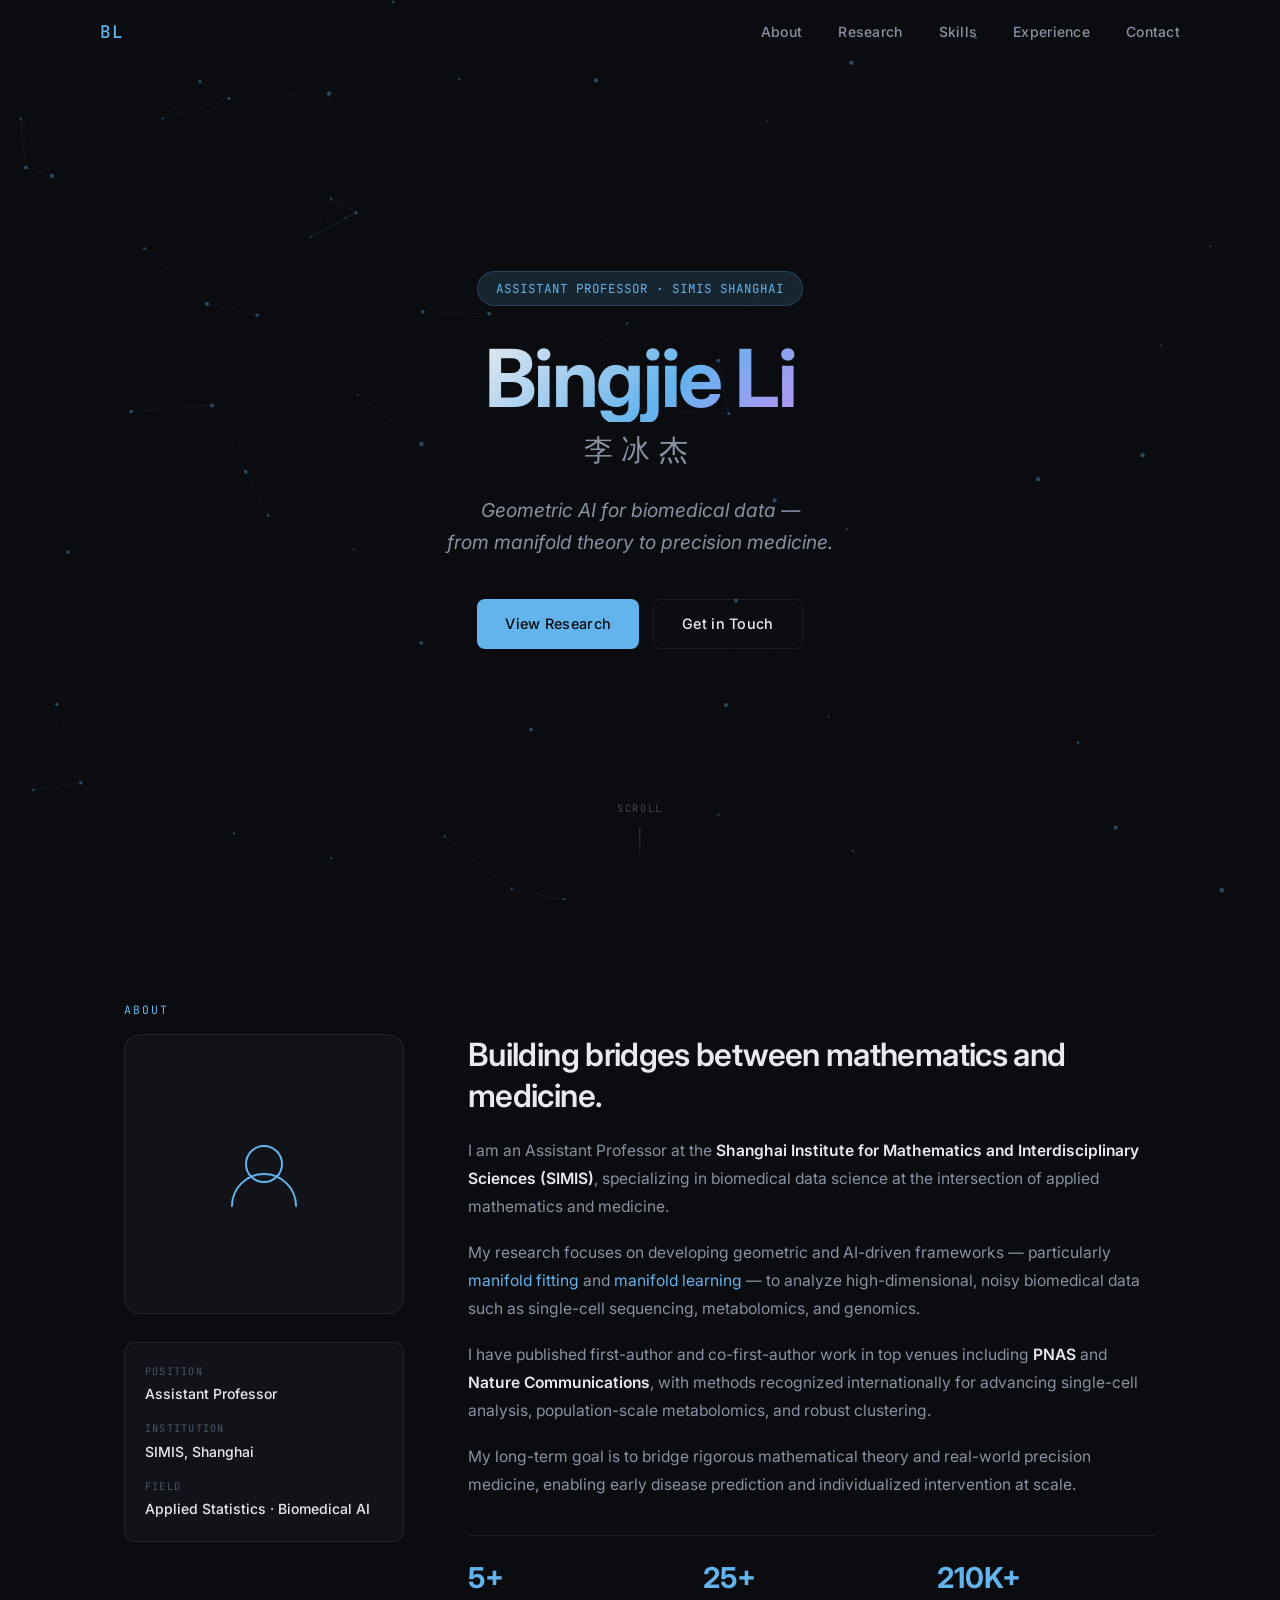
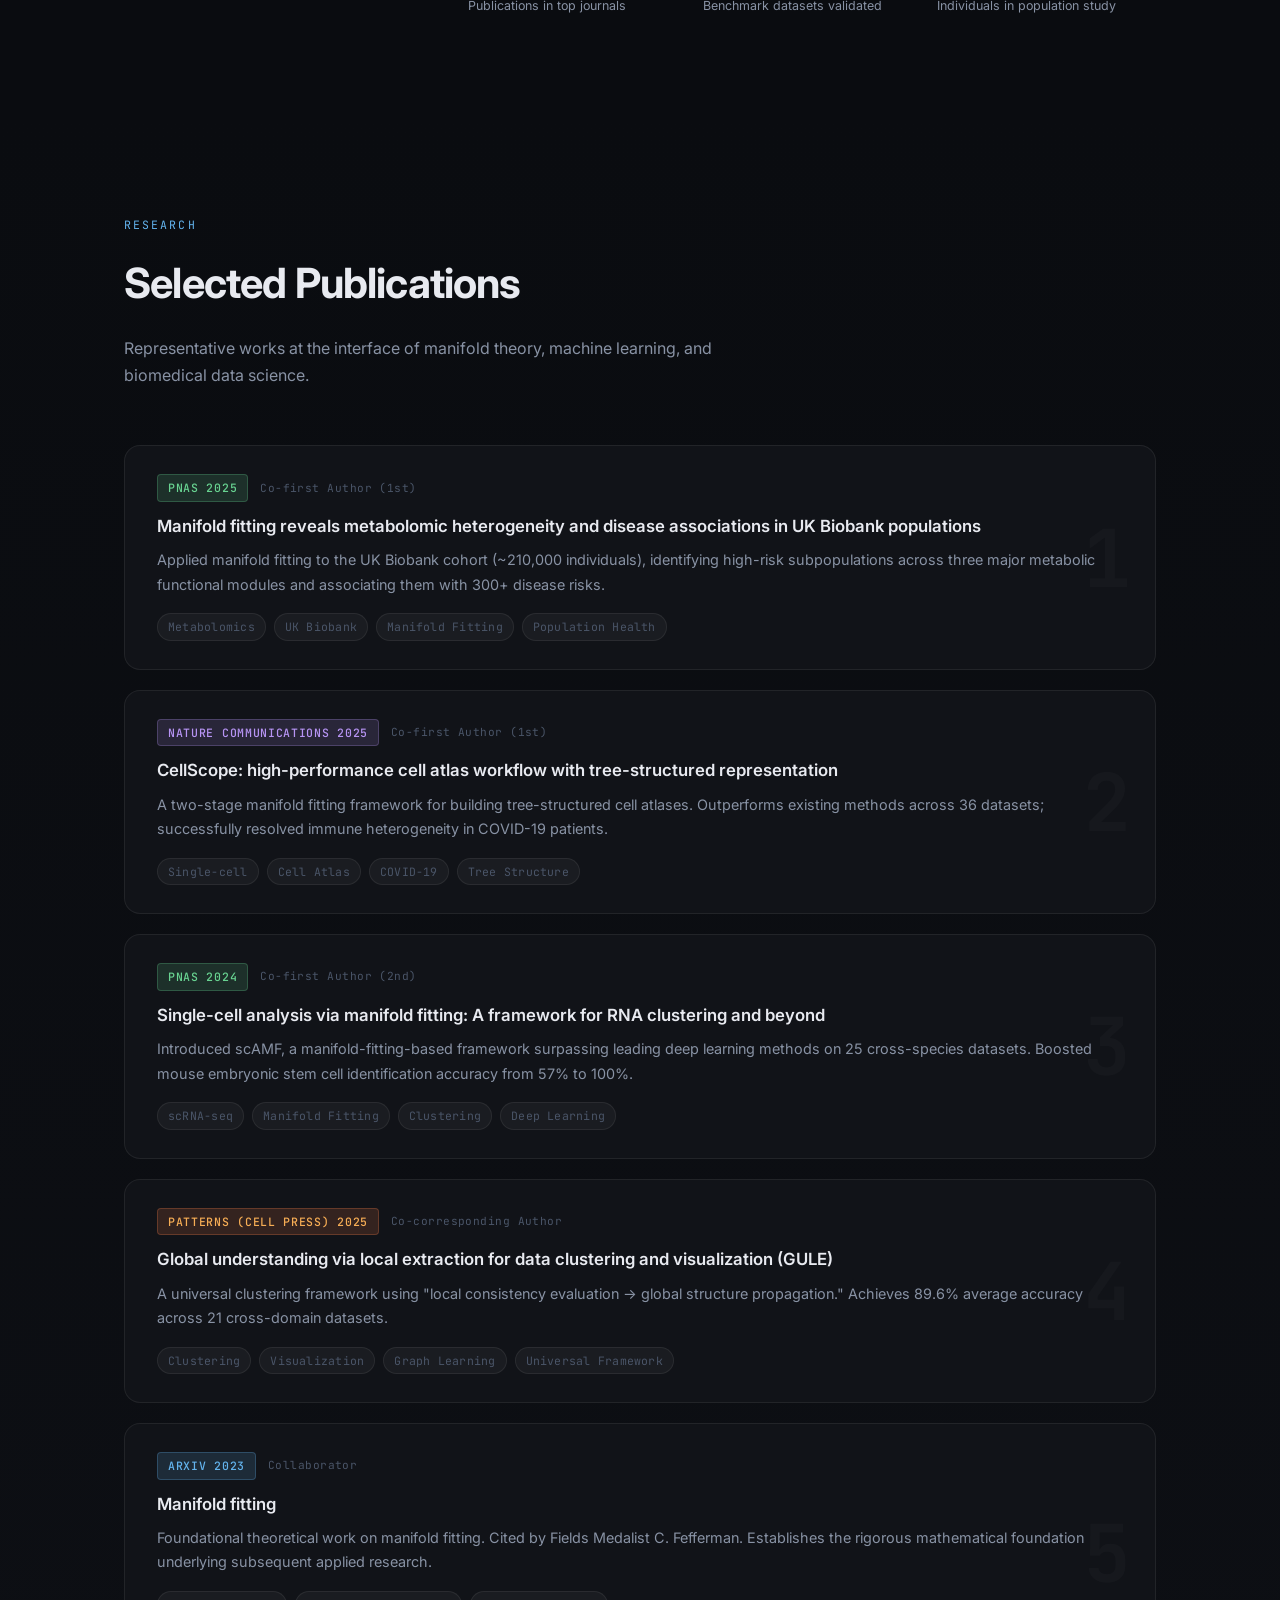
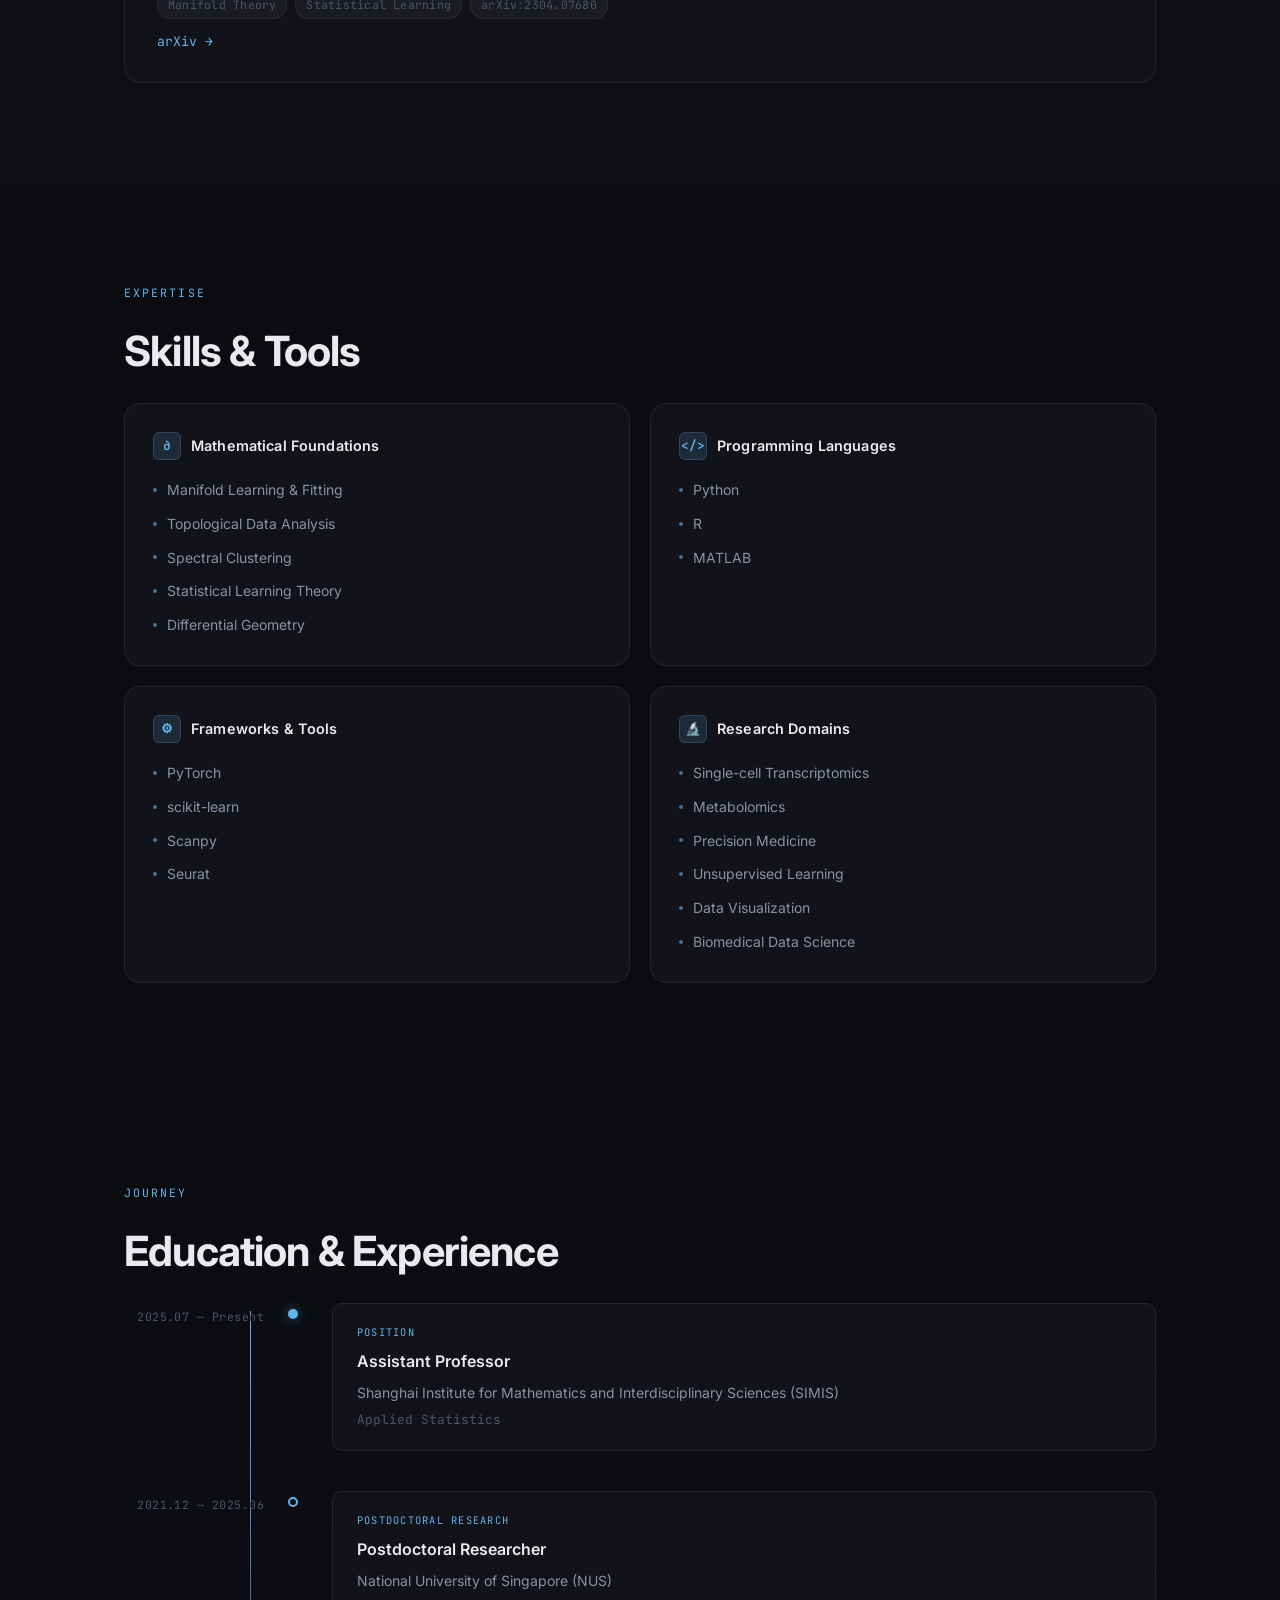
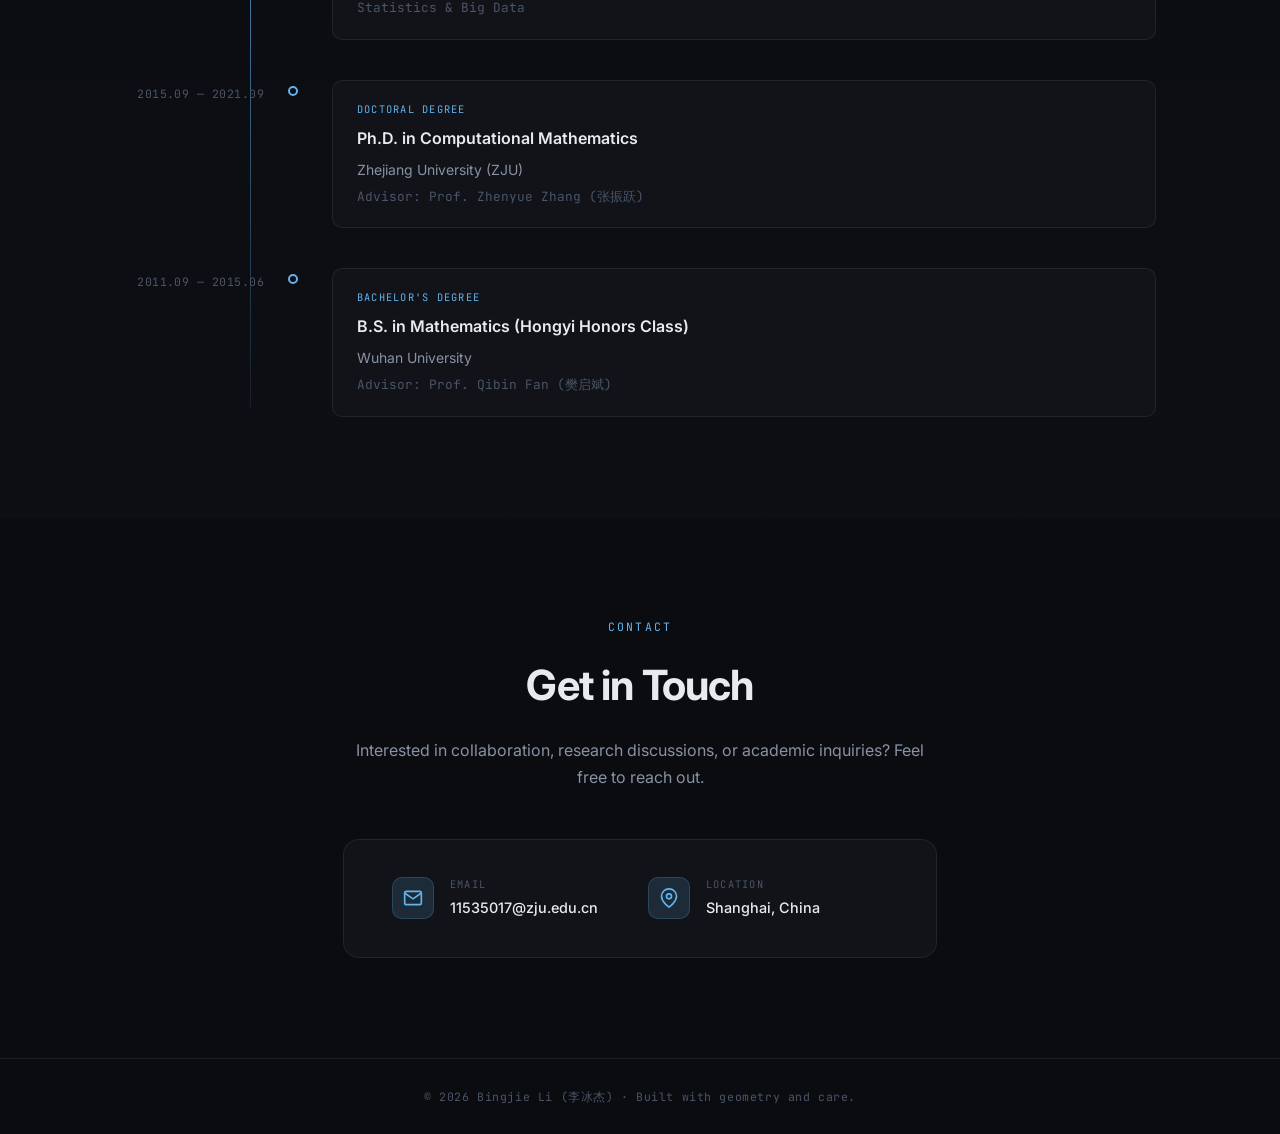
==== index.html @ 27861318 "Merge pull request #1 from bjli1992/claude/build-personal-website-Yv6EV Build personal academic webs" ====
<!DOCTYPE html>
<html lang="en">
<head>
  <meta charset="UTF-8" />
  <meta name="viewport" content="width=device-width, initial-scale=1.0" />
  <title>Bingjie Li | Assistant Professor</title>
  <link rel="stylesheet" href="styles.css" />
  <link rel="preconnect" href="https://fonts.googleapis.com" />
  <link href="https://fonts.googleapis.com/css2?family=Inter:wght@300;400;500;600;700&family=JetBrains+Mono:wght@400;500&display=swap" rel="stylesheet" />
</head>
<body>

  <!-- Navigation -->
  <nav id="navbar">
    <div class="nav-container">
      <a href="#hero" class="nav-logo">BL</a>
      <ul class="nav-links">
        <li><a href="#about">About</a></li>
        <li><a href="#research">Research</a></li>
        <li><a href="#skills">Skills</a></li>
        <li><a href="#experience">Experience</a></li>
        <li><a href="#contact">Contact</a></li>
      </ul>
      <button class="nav-toggle" id="navToggle" aria-label="Toggle menu">
        <span></span><span></span><span></span>
      </button>
    </div>
  </nav>

  <!-- Hero -->
  <section id="hero">
    <canvas id="heroCanvas"></canvas>
    <div class="hero-content">
      <div class="hero-badge">Assistant Professor · SIMIS Shanghai</div>
      <h1 class="hero-name">
        <span class="name-en">Bingjie Li</span>
        <span class="name-zh">李冰杰</span>
      </h1>
      <p class="hero-tagline">Geometric AI for biomedical data —<br>from manifold theory to precision medicine.</p>
      <div class="hero-cta">
        <a href="#research" class="btn btn-primary">View Research</a>
        <a href="#contact" class="btn btn-outline">Get in Touch</a>
      </div>
    </div>
    <div class="hero-scroll-hint">
      <span>Scroll</span>
      <div class="scroll-line"></div>
    </div>
  </section>

  <!-- About -->
  <section id="about">
    <div class="container">
      <div class="section-label">About</div>
      <div class="about-grid">
        <div class="about-avatar">
          <div class="avatar-placeholder">
            <svg viewBox="0 0 80 80" fill="none" xmlns="http://www.w3.org/2000/svg">
              <circle cx="40" cy="30" r="18" stroke="var(--accent)" stroke-width="2"/>
              <path d="M8 72c0-17.673 14.327-32 32-32s32 14.327 32 32" stroke="var(--accent)" stroke-width="2" stroke-linecap="round"/>
            </svg>
          </div>
          <div class="avatar-info">
            <div class="info-item">
              <span class="info-label">Position</span>
              <span class="info-value">Assistant Professor</span>
            </div>
            <div class="info-item">
              <span class="info-label">Institution</span>
              <span class="info-value">SIMIS, Shanghai</span>
            </div>
            <div class="info-item">
              <span class="info-label">Field</span>
              <span class="info-value">Applied Statistics · Biomedical AI</span>
            </div>
          </div>
        </div>
        <div class="about-text">
          <h2>Building bridges between mathematics and medicine.</h2>
          <p>I am an Assistant Professor at the <strong>Shanghai Institute for Mathematics and Interdisciplinary Sciences (SIMIS)</strong>, specializing in biomedical data science at the intersection of applied mathematics and medicine.</p>
          <p>My research focuses on developing geometric and AI-driven frameworks — particularly <em>manifold fitting</em> and <em>manifold learning</em> — to analyze high-dimensional, noisy biomedical data such as single-cell sequencing, metabolomics, and genomics.</p>
          <p>I have published first-author and co-first-author work in top venues including <strong>PNAS</strong> and <strong>Nature Communications</strong>, with methods recognized internationally for advancing single-cell analysis, population-scale metabolomics, and robust clustering.</p>
          <p>My long-term goal is to bridge rigorous mathematical theory and real-world precision medicine, enabling early disease prediction and individualized intervention at scale.</p>
          <div class="about-stats">
            <div class="stat">
              <span class="stat-number">5+</span>
              <span class="stat-label">Publications in top journals</span>
            </div>
            <div class="stat">
              <span class="stat-number">25+</span>
              <span class="stat-label">Benchmark datasets validated</span>
            </div>
            <div class="stat">
              <span class="stat-number">210K+</span>
              <span class="stat-label">Individuals in population study</span>
            </div>
          </div>
        </div>
      </div>
    </div>
  </section>

  <!-- Research / Publications -->
  <section id="research">
    <div class="container">
      <div class="section-label">Research</div>
      <h2 class="section-title">Selected Publications</h2>
      <p class="section-subtitle">Representative works at the interface of manifold theory, machine learning, and biomedical data science.</p>

      <div class="pub-list">

        <article class="pub-card" data-index="1">
          <div class="pub-meta">
            <span class="pub-venue pnas">PNAS 2025</span>
            <span class="pub-role">Co-first Author (1st)</span>
          </div>
          <h3 class="pub-title">Manifold fitting reveals metabolomic heterogeneity and disease associations in UK Biobank populations</h3>
          <p class="pub-desc">Applied manifold fitting to the UK Biobank cohort (~210,000 individuals), identifying high-risk subpopulations across three major metabolic functional modules and associating them with 300+ disease risks.</p>
          <div class="pub-tags">
            <span>Metabolomics</span>
            <span>UK Biobank</span>
            <span>Manifold Fitting</span>
            <span>Population Health</span>
          </div>
        </article>

        <article class="pub-card" data-index="2">
          <div class="pub-meta">
            <span class="pub-venue nature-comm">Nature Communications 2025</span>
            <span class="pub-role">Co-first Author (1st)</span>
          </div>
          <h3 class="pub-title">CellScope: high-performance cell atlas workflow with tree-structured representation</h3>
          <p class="pub-desc">A two-stage manifold fitting framework for building tree-structured cell atlases. Outperforms existing methods across 36 datasets; successfully resolved immune heterogeneity in COVID-19 patients.</p>
          <div class="pub-tags">
            <span>Single-cell</span>
            <span>Cell Atlas</span>
            <span>COVID-19</span>
            <span>Tree Structure</span>
          </div>
        </article>

        <article class="pub-card" data-index="3">
          <div class="pub-meta">
            <span class="pub-venue pnas">PNAS 2024</span>
            <span class="pub-role">Co-first Author (2nd)</span>
          </div>
          <h3 class="pub-title">Single-cell analysis via manifold fitting: A framework for RNA clustering and beyond</h3>
          <p class="pub-desc">Introduced scAMF, a manifold-fitting-based framework surpassing leading deep learning methods on 25 cross-species datasets. Boosted mouse embryonic stem cell identification accuracy from 57% to 100%.</p>
          <div class="pub-tags">
            <span>scRNA-seq</span>
            <span>Manifold Fitting</span>
            <span>Clustering</span>
            <span>Deep Learning</span>
          </div>
        </article>

        <article class="pub-card" data-index="4">
          <div class="pub-meta">
            <span class="pub-venue cell-press">Patterns (Cell Press) 2025</span>
            <span class="pub-role">Co-corresponding Author</span>
          </div>
          <h3 class="pub-title">Global understanding via local extraction for data clustering and visualization (GULE)</h3>
          <p class="pub-desc">A universal clustering framework using "local consistency evaluation → global structure propagation." Achieves 89.6% average accuracy across 21 cross-domain datasets.</p>
          <div class="pub-tags">
            <span>Clustering</span>
            <span>Visualization</span>
            <span>Graph Learning</span>
            <span>Universal Framework</span>
          </div>
        </article>

        <article class="pub-card" data-index="5">
          <div class="pub-meta">
            <span class="pub-venue arxiv">arXiv 2023</span>
            <span class="pub-role">Collaborator</span>
          </div>
          <h3 class="pub-title">Manifold fitting</h3>
          <p class="pub-desc">Foundational theoretical work on manifold fitting. Cited by Fields Medalist C. Fefferman. Establishes the rigorous mathematical foundation underlying subsequent applied research.</p>
          <div class="pub-tags">
            <span>Manifold Theory</span>
            <span>Statistical Learning</span>
            <span>arXiv:2304.07680</span>
          </div>
          <a href="https://arxiv.org/abs/2304.07680" target="_blank" rel="noopener" class="pub-link">arXiv →</a>
        </article>

      </div>
    </div>
  </section>

  <!-- Skills -->
  <section id="skills">
    <div class="container">
      <div class="section-label">Expertise</div>
      <h2 class="section-title">Skills & Tools</h2>
      <div class="skills-grid">

        <div class="skill-group">
          <h3 class="skill-group-title">
            <span class="skill-icon">∂</span>
            Mathematical Foundations
          </h3>
          <ul class="skill-list">
            <li>Manifold Learning &amp; Fitting</li>
            <li>Topological Data Analysis</li>
            <li>Spectral Clustering</li>
            <li>Statistical Learning Theory</li>
            <li>Differential Geometry</li>
          </ul>
        </div>

        <div class="skill-group">
          <h3 class="skill-group-title">
            <span class="skill-icon">&lt;/&gt;</span>
            Programming Languages
          </h3>
          <ul class="skill-list">
            <li>Python</li>
            <li>R</li>
            <li>MATLAB</li>
          </ul>
        </div>

        <div class="skill-group">
          <h3 class="skill-group-title">
            <span class="skill-icon">⚙</span>
            Frameworks &amp; Tools
          </h3>
          <ul class="skill-list">
            <li>PyTorch</li>
            <li>scikit-learn</li>
            <li>Scanpy</li>
            <li>Seurat</li>
          </ul>
        </div>

        <div class="skill-group">
          <h3 class="skill-group-title">
            <span class="skill-icon">🔬</span>
            Research Domains
          </h3>
          <ul class="skill-list">
            <li>Single-cell Transcriptomics</li>
            <li>Metabolomics</li>
            <li>Precision Medicine</li>
            <li>Unsupervised Learning</li>
            <li>Data Visualization</li>
            <li>Biomedical Data Science</li>
          </ul>
        </div>

      </div>
    </div>
  </section>

  <!-- Experience / Education -->
  <section id="experience">
    <div class="container">
      <div class="section-label">Journey</div>
      <h2 class="section-title">Education &amp; Experience</h2>
      <div class="timeline">

        <div class="timeline-item current">
          <div class="timeline-dot"></div>
          <div class="timeline-date">2025.07 — Present</div>
          <div class="timeline-content">
            <div class="timeline-type">Position</div>
            <h3>Assistant Professor</h3>
            <p class="timeline-org">Shanghai Institute for Mathematics and Interdisciplinary Sciences (SIMIS)</p>
            <p class="timeline-field">Applied Statistics</p>
          </div>
        </div>

        <div class="timeline-item">
          <div class="timeline-dot"></div>
          <div class="timeline-date">2021.12 — 2025.06</div>
          <div class="timeline-content">
            <div class="timeline-type">Postdoctoral Research</div>
            <h3>Postdoctoral Researcher</h3>
            <p class="timeline-org">National University of Singapore (NUS)</p>
            <p class="timeline-field">Statistics &amp; Big Data</p>
          </div>
        </div>

        <div class="timeline-item">
          <div class="timeline-dot"></div>
          <div class="timeline-date">2015.09 — 2021.09</div>
          <div class="timeline-content">
            <div class="timeline-type">Doctoral Degree</div>
            <h3>Ph.D. in Computational Mathematics</h3>
            <p class="timeline-org">Zhejiang University (ZJU)</p>
            <p class="timeline-field">Advisor: Prof. Zhenyue Zhang (张振跃)</p>
          </div>
        </div>

        <div class="timeline-item">
          <div class="timeline-dot"></div>
          <div class="timeline-date">2011.09 — 2015.06</div>
          <div class="timeline-content">
            <div class="timeline-type">Bachelor's Degree</div>
            <h3>B.S. in Mathematics (Hongyi Honors Class)</h3>
            <p class="timeline-org">Wuhan University</p>
            <p class="timeline-field">Advisor: Prof. Qibin Fan (樊启斌)</p>
          </div>
        </div>

      </div>
    </div>
  </section>

  <!-- Contact -->
  <section id="contact">
    <div class="container">
      <div class="section-label">Contact</div>
      <h2 class="section-title">Get in Touch</h2>
      <p class="section-subtitle">Interested in collaboration, research discussions, or academic inquiries? Feel free to reach out.</p>
      <div class="contact-card">
        <div class="contact-item">
          <div class="contact-icon">
            <svg width="20" height="20" viewBox="0 0 24 24" fill="none" stroke="currentColor" stroke-width="2">
              <path d="M4 4h16c1.1 0 2 .9 2 2v12c0 1.1-.9 2-2 2H4c-1.1 0-2-.9-2-2V6c0-1.1.9-2 2-2z"/>
              <polyline points="22,6 12,13 2,6"/>
            </svg>
          </div>
          <div class="contact-details">
            <span class="contact-label">Email</span>
            <a href="mailto:11535017@zju.edu.cn" class="contact-value">11535017@zju.edu.cn</a>
          </div>
        </div>
        <div class="contact-item">
          <div class="contact-icon">
            <svg width="20" height="20" viewBox="0 0 24 24" fill="none" stroke="currentColor" stroke-width="2">
              <path d="M21 10c0 7-9 13-9 13s-9-6-9-13a9 9 0 0 1 18 0z"/>
              <circle cx="12" cy="10" r="3"/>
            </svg>
          </div>
          <div class="contact-details">
            <span class="contact-label">Location</span>
            <span class="contact-value">Shanghai, China</span>
          </div>
        </div>
      </div>
    </div>
  </section>

  <!-- Footer -->
  <footer>
    <div class="container">
      <p>© 2026 Bingjie Li (李冰杰) · Built with geometry and care.</p>
    </div>
  </footer>

  <script src="script.js"></script>
</body>
</html>
---- styles.css ----
/* ============================================================
   VARIABLES & RESET
   ============================================================ */
:root {
  --bg:          #0a0c10;
  --bg-card:     #111318;
  --bg-card-2:   #161a22;
  --border:      rgba(255,255,255,0.07);
  --border-hover:rgba(99,179,237,0.35);
  --text-primary: #e8eaf0;
  --text-muted:   #8892a4;
  --text-faint:   #4a5568;
  --accent:       #63b3ed;
  --accent-dim:   rgba(99,179,237,0.15);
  --accent-glow:  rgba(99,179,237,0.08);
  --green:        #68d391;
  --purple:       #b794f4;
  --gradient:     linear-gradient(135deg, #63b3ed 0%, #b794f4 100%);
  --font-sans:    'Inter', -apple-system, BlinkMacSystemFont, sans-serif;
  --font-mono:    'JetBrains Mono', 'Courier New', monospace;
  --radius:       10px;
  --radius-lg:    16px;
  --transition:   0.25s cubic-bezier(0.4,0,0.2,1);
  --shadow:       0 4px 24px rgba(0,0,0,0.4);
  --shadow-lg:    0 8px 48px rgba(0,0,0,0.6);
}

*, *::before, *::after { box-sizing: border-box; margin: 0; padding: 0; }

html { scroll-behavior: smooth; }

body {
  font-family: var(--font-sans);
  background: var(--bg);
  color: var(--text-primary);
  line-height: 1.7;
  font-size: 16px;
  overflow-x: hidden;
}

a { color: inherit; text-decoration: none; }
ul { list-style: none; }

/* ============================================================
   LAYOUT
   ============================================================ */
.container {
  max-width: 1080px;
  margin: 0 auto;
  padding: 0 24px;
}

section {
  padding: 100px 0;
}

/* ============================================================
   NAVIGATION
   ============================================================ */
#navbar {
  position: fixed;
  top: 0; left: 0; right: 0;
  z-index: 1000;
  padding: 0 24px;
  transition: background var(--transition), backdrop-filter var(--transition), box-shadow var(--transition);
}

#navbar.scrolled {
  background: rgba(10,12,16,0.88);
  backdrop-filter: blur(16px);
  -webkit-backdrop-filter: blur(16px);
  box-shadow: 0 1px 0 var(--border);
}

.nav-container {
  max-width: 1080px;
  margin: 0 auto;
  height: 64px;
  display: flex;
  align-items: center;
  justify-content: space-between;
}

.nav-logo {
  font-family: var(--font-mono);
  font-size: 1.1rem;
  font-weight: 500;
  color: var(--accent);
  letter-spacing: 0.05em;
  transition: opacity var(--transition);
}
.nav-logo:hover { opacity: 0.75; }

.nav-links {
  display: flex;
  gap: 36px;
}

.nav-links a {
  font-size: 0.875rem;
  font-weight: 500;
  color: var(--text-muted);
  letter-spacing: 0.02em;
  transition: color var(--transition);
  position: relative;
}

.nav-links a::after {
  content: '';
  position: absolute;
  bottom: -3px; left: 0;
  width: 0; height: 1px;
  background: var(--accent);
  transition: width var(--transition);
}

.nav-links a:hover { color: var(--text-primary); }
.nav-links a:hover::after { width: 100%; }

.nav-toggle {
  display: none;
  flex-direction: column;
  gap: 5px;
  background: none;
  border: none;
  cursor: pointer;
  padding: 4px;
}
.nav-toggle span {
  display: block;
  width: 22px; height: 2px;
  background: var(--text-muted);
  border-radius: 2px;
  transition: var(--transition);
}

/* ============================================================
   HERO
   ============================================================ */
#hero {
  position: relative;
  min-height: 100vh;
  display: flex;
  align-items: center;
  justify-content: center;
  text-align: center;
  padding: 80px 24px 60px;
  overflow: hidden;
}

#heroCanvas {
  position: absolute;
  inset: 0;
  width: 100%;
  height: 100%;
  opacity: 0.55;
}

.hero-content {
  position: relative;
  z-index: 2;
  max-width: 760px;
}

.hero-badge {
  display: inline-block;
  font-family: var(--font-mono);
  font-size: 0.78rem;
  letter-spacing: 0.08em;
  color: var(--accent);
  background: var(--accent-dim);
  border: 1px solid rgba(99,179,237,0.2);
  border-radius: 100px;
  padding: 6px 18px;
  margin-bottom: 28px;
  text-transform: uppercase;
}

.hero-name {
  display: flex;
  flex-direction: column;
  align-items: center;
  gap: 4px;
  margin-bottom: 20px;
}

.name-en {
  font-size: clamp(2.8rem, 7vw, 5rem);
  font-weight: 700;
  letter-spacing: -0.03em;
  background: linear-gradient(135deg, #e8eaf0 0%, #63b3ed 60%, #b794f4 100%);
  -webkit-background-clip: text;
  -webkit-text-fill-color: transparent;
  background-clip: text;
  line-height: 1.1;
}

.name-zh {
  font-size: clamp(1.2rem, 3vw, 1.8rem);
  font-weight: 300;
  color: var(--text-muted);
  letter-spacing: 0.3em;
}

.hero-tagline {
  font-size: clamp(1rem, 2.5vw, 1.2rem);
  color: var(--text-muted);
  line-height: 1.65;
  margin-bottom: 40px;
  font-style: italic;
}

.hero-cta {
  display: flex;
  gap: 14px;
  justify-content: center;
  flex-wrap: wrap;
}

.btn {
  display: inline-flex;
  align-items: center;
  padding: 12px 28px;
  border-radius: 8px;
  font-size: 0.9rem;
  font-weight: 500;
  letter-spacing: 0.02em;
  transition: all var(--transition);
  cursor: pointer;
  border: none;
}

.btn-primary {
  background: var(--accent);
  color: #0a0c10;
}
.btn-primary:hover {
  background: #90cdf4;
  transform: translateY(-2px);
  box-shadow: 0 8px 24px rgba(99,179,237,0.3);
}

.btn-outline {
  background: transparent;
  color: var(--text-primary);
  border: 1px solid var(--border);
}
.btn-outline:hover {
  border-color: var(--accent);
  color: var(--accent);
  transform: translateY(-2px);
}

.hero-scroll-hint {
  position: absolute;
  bottom: 36px;
  left: 50%;
  transform: translateX(-50%);
  display: flex;
  flex-direction: column;
  align-items: center;
  gap: 10px;
  z-index: 2;
  opacity: 0.45;
}

.hero-scroll-hint span {
  font-family: var(--font-mono);
  font-size: 0.65rem;
  letter-spacing: 0.15em;
  text-transform: uppercase;
  color: var(--text-muted);
}

.scroll-line {
  width: 1px;
  height: 36px;
  background: linear-gradient(to bottom, var(--text-muted), transparent);
  animation: scrollPulse 2s ease-in-out infinite;
}

@keyframes scrollPulse {
  0%, 100% { opacity: 0.4; transform: scaleY(1); }
  50%       { opacity: 1;   transform: scaleY(1.1); }
}

/* ============================================================
   SECTION LABELS & TITLES
   ============================================================ */
.section-label {
  font-family: var(--font-mono);
  font-size: 0.72rem;
  letter-spacing: 0.18em;
  text-transform: uppercase;
  color: var(--accent);
  margin-bottom: 14px;
}

.section-title {
  font-size: clamp(1.8rem, 4vw, 2.6rem);
  font-weight: 700;
  letter-spacing: -0.02em;
  margin-bottom: 16px;
  color: var(--text-primary);
}

.section-subtitle {
  font-size: 1rem;
  color: var(--text-muted);
  max-width: 600px;
  margin-bottom: 56px;
}

/* ============================================================
   ABOUT
   ============================================================ */
#about { background: var(--bg); }

.about-grid {
  display: grid;
  grid-template-columns: 280px 1fr;
  gap: 64px;
  align-items: start;
}

.about-avatar {
  display: flex;
  flex-direction: column;
  gap: 28px;
  position: sticky;
  top: 88px;
}

.avatar-placeholder {
  width: 100%;
  aspect-ratio: 1;
  background: var(--bg-card);
  border: 1px solid var(--border);
  border-radius: var(--radius-lg);
  display: flex;
  align-items: center;
  justify-content: center;
  padding: 32px;
  transition: border-color var(--transition);
}
.avatar-placeholder:hover { border-color: var(--border-hover); }
.avatar-placeholder svg { width: 100%; height: 100%; max-width: 80px; }

.avatar-info {
  background: var(--bg-card);
  border: 1px solid var(--border);
  border-radius: var(--radius);
  padding: 20px;
  display: flex;
  flex-direction: column;
  gap: 14px;
}

.info-item {
  display: flex;
  flex-direction: column;
  gap: 2px;
}

.info-label {
  font-family: var(--font-mono);
  font-size: 0.65rem;
  letter-spacing: 0.12em;
  text-transform: uppercase;
  color: var(--text-faint);
}

.info-value {
  font-size: 0.875rem;
  font-weight: 500;
  color: var(--text-primary);
}

.about-text h2 {
  font-size: clamp(1.4rem, 3vw, 2rem);
  font-weight: 600;
  letter-spacing: -0.02em;
  margin-bottom: 20px;
  line-height: 1.3;
  color: var(--text-primary);
}

.about-text p {
  font-size: 0.975rem;
  color: var(--text-muted);
  margin-bottom: 18px;
  line-height: 1.8;
}

.about-text p strong { color: var(--text-primary); font-weight: 600; }
.about-text p em { color: var(--accent); font-style: normal; }

.about-stats {
  display: grid;
  grid-template-columns: repeat(3, 1fr);
  gap: 16px;
  margin-top: 36px;
  padding-top: 28px;
  border-top: 1px solid var(--border);
}

.stat {
  display: flex;
  flex-direction: column;
  gap: 4px;
}

.stat-number {
  font-size: 1.8rem;
  font-weight: 700;
  color: var(--accent);
  line-height: 1;
}

.stat-label {
  font-size: 0.78rem;
  color: var(--text-muted);
  line-height: 1.4;
}

/* ============================================================
   RESEARCH / PUBLICATIONS
   ============================================================ */
#research {
  background: linear-gradient(180deg, var(--bg) 0%, #0d0f14 100%);
}

.pub-list {
  display: flex;
  flex-direction: column;
  gap: 20px;
}

.pub-card {
  background: var(--bg-card);
  border: 1px solid var(--border);
  border-radius: var(--radius-lg);
  padding: 28px 32px;
  position: relative;
  transition: border-color var(--transition), transform var(--transition), box-shadow var(--transition);
  overflow: hidden;
}

.pub-card::before {
  content: attr(data-index);
  position: absolute;
  right: 24px;
  top: 50%;
  transform: translateY(-50%);
  font-family: var(--font-mono);
  font-size: 5rem;
  font-weight: 700;
  color: rgba(255,255,255,0.025);
  line-height: 1;
  pointer-events: none;
  user-select: none;
}

.pub-card:hover {
  border-color: var(--border-hover);
  transform: translateX(4px);
  box-shadow: -4px 0 0 var(--accent), var(--shadow);
}

.pub-meta {
  display: flex;
  align-items: center;
  gap: 12px;
  margin-bottom: 12px;
  flex-wrap: wrap;
}

.pub-venue {
  display: inline-block;
  font-family: var(--font-mono);
  font-size: 0.72rem;
  font-weight: 500;
  letter-spacing: 0.06em;
  padding: 3px 10px;
  border-radius: 4px;
  text-transform: uppercase;
}

.pub-venue.pnas        { background: rgba(104,211,145,0.15); color: #68d391; border: 1px solid rgba(104,211,145,0.25); }
.pub-venue.nature-comm { background: rgba(183,148,244,0.15); color: #b794f4; border: 1px solid rgba(183,148,244,0.25); }
.pub-venue.cell-press  { background: rgba(252,129,74,0.15);  color: #f6ad55; border: 1px solid rgba(252,129,74,0.25); }
.pub-venue.arxiv       { background: rgba(99,179,237,0.15);  color: #63b3ed; border: 1px solid rgba(99,179,237,0.25); }

.pub-role {
  font-family: var(--font-mono);
  font-size: 0.7rem;
  color: var(--text-faint);
  letter-spacing: 0.04em;
}

.pub-title {
  font-size: 1.05rem;
  font-weight: 600;
  color: var(--text-primary);
  margin-bottom: 10px;
  line-height: 1.45;
}

.pub-desc {
  font-size: 0.9rem;
  color: var(--text-muted);
  margin-bottom: 16px;
  line-height: 1.7;
}

.pub-tags {
  display: flex;
  flex-wrap: wrap;
  gap: 8px;
}

.pub-tags span {
  font-size: 0.72rem;
  padding: 3px 10px;
  background: rgba(255,255,255,0.04);
  border: 1px solid var(--border);
  border-radius: 100px;
  color: var(--text-faint);
  font-family: var(--font-mono);
  letter-spacing: 0.02em;
}

.pub-link {
  display: inline-block;
  margin-top: 12px;
  font-size: 0.82rem;
  color: var(--accent);
  font-family: var(--font-mono);
  transition: opacity var(--transition);
}
.pub-link:hover { opacity: 0.7; }

/* ============================================================
   SKILLS
   ============================================================ */
#skills { background: var(--bg); }

.skills-grid {
  display: grid;
  grid-template-columns: repeat(2, 1fr);
  gap: 20px;
}

.skill-group {
  background: var(--bg-card);
  border: 1px solid var(--border);
  border-radius: var(--radius-lg);
  padding: 28px;
  transition: border-color var(--transition), box-shadow var(--transition);
}

.skill-group:hover {
  border-color: var(--border-hover);
  box-shadow: 0 0 32px var(--accent-glow);
}

.skill-group-title {
  display: flex;
  align-items: center;
  gap: 10px;
  font-size: 0.9rem;
  font-weight: 600;
  color: var(--text-primary);
  margin-bottom: 18px;
  letter-spacing: 0.01em;
}

.skill-icon {
  width: 28px; height: 28px;
  background: var(--accent-dim);
  border: 1px solid rgba(99,179,237,0.2);
  border-radius: 6px;
  display: flex;
  align-items: center;
  justify-content: center;
  font-size: 0.8rem;
  color: var(--accent);
  font-family: var(--font-mono);
  flex-shrink: 0;
}

.skill-list {
  display: flex;
  flex-direction: column;
  gap: 10px;
}

.skill-list li {
  display: flex;
  align-items: center;
  gap: 10px;
  font-size: 0.875rem;
  color: var(--text-muted);
  transition: color var(--transition);
}

.skill-list li::before {
  content: '';
  width: 4px; height: 4px;
  border-radius: 50%;
  background: var(--accent);
  flex-shrink: 0;
  opacity: 0.6;
}

.skill-list li:hover { color: var(--text-primary); }

/* ============================================================
   TIMELINE
   ============================================================ */
#experience { background: linear-gradient(180deg, var(--bg) 0%, #0d0f14 100%); }

.timeline {
  position: relative;
  display: flex;
  flex-direction: column;
  gap: 0;
}

.timeline::before {
  content: '';
  position: absolute;
  left: 126px;
  top: 8px;
  bottom: 8px;
  width: 1px;
  background: linear-gradient(to bottom, var(--accent), rgba(99,179,237,0.1));
}

.timeline-item {
  display: grid;
  grid-template-columns: 140px 20px 1fr;
  gap: 0 24px;
  align-items: start;
  padding-bottom: 40px;
  position: relative;
}

.timeline-item:last-child { padding-bottom: 0; }

.timeline-dot {
  grid-column: 2;
  grid-row: 1;
  width: 10px; height: 10px;
  border-radius: 50%;
  border: 2px solid var(--accent);
  background: var(--bg);
  margin-top: 6px;
  transition: background var(--transition), box-shadow var(--transition);
  position: relative;
  z-index: 1;
}

.timeline-item.current .timeline-dot {
  background: var(--accent);
  box-shadow: 0 0 12px rgba(99,179,237,0.5);
}

.timeline-date {
  grid-column: 1;
  grid-row: 1;
  text-align: right;
  font-family: var(--font-mono);
  font-size: 0.72rem;
  color: var(--text-faint);
  letter-spacing: 0.04em;
  padding-top: 4px;
}

.timeline-content {
  grid-column: 3;
  grid-row: 1;
  background: var(--bg-card);
  border: 1px solid var(--border);
  border-radius: var(--radius);
  padding: 20px 24px;
  transition: border-color var(--transition);
}

.timeline-item:hover .timeline-content { border-color: var(--border-hover); }
.timeline-item:hover .timeline-dot { box-shadow: 0 0 12px rgba(99,179,237,0.4); }

.timeline-type {
  font-family: var(--font-mono);
  font-size: 0.65rem;
  text-transform: uppercase;
  letter-spacing: 0.12em;
  color: var(--accent);
  margin-bottom: 6px;
}

.timeline-content h3 {
  font-size: 1rem;
  font-weight: 600;
  color: var(--text-primary);
  margin-bottom: 6px;
}

.timeline-org {
  font-size: 0.875rem;
  color: var(--text-muted);
  margin-bottom: 4px;
}

.timeline-field {
  font-size: 0.8rem;
  color: var(--text-faint);
  font-family: var(--font-mono);
}

/* ============================================================
   CONTACT
   ============================================================ */
#contact { background: var(--bg); text-align: center; }

#contact .section-subtitle { margin: 0 auto 48px; }

.contact-card {
  display: inline-flex;
  flex-wrap: wrap;
  gap: 16px;
  justify-content: center;
  background: var(--bg-card);
  border: 1px solid var(--border);
  border-radius: var(--radius-lg);
  padding: 36px 48px;
}

.contact-item {
  display: flex;
  align-items: center;
  gap: 16px;
  min-width: 240px;
}

.contact-icon {
  width: 42px; height: 42px;
  background: var(--accent-dim);
  border: 1px solid rgba(99,179,237,0.2);
  border-radius: 10px;
  display: flex;
  align-items: center;
  justify-content: center;
  color: var(--accent);
  flex-shrink: 0;
}

.contact-details {
  display: flex;
  flex-direction: column;
  gap: 2px;
  text-align: left;
}

.contact-label {
  font-family: var(--font-mono);
  font-size: 0.65rem;
  letter-spacing: 0.12em;
  text-transform: uppercase;
  color: var(--text-faint);
}

.contact-value {
  font-size: 0.9rem;
  font-weight: 500;
  color: var(--text-primary);
  transition: color var(--transition);
}

a.contact-value:hover { color: var(--accent); }

/* ============================================================
   FOOTER
   ============================================================ */
footer {
  border-top: 1px solid var(--border);
  padding: 28px 24px;
  text-align: center;
}

footer p {
  font-family: var(--font-mono);
  font-size: 0.72rem;
  color: var(--text-faint);
  letter-spacing: 0.05em;
}

/* ============================================================
   ANIMATIONS / REVEAL
   ============================================================ */
.reveal {
  opacity: 0;
  transform: translateY(24px);
  transition: opacity 0.6s ease, transform 0.6s ease;
}

.reveal.visible {
  opacity: 1;
  transform: translateY(0);
}

/* ============================================================
   RESPONSIVE
   ============================================================ */
@media (max-width: 768px) {
  section { padding: 72px 0; }

  .nav-links { display: none; }
  .nav-toggle { display: flex; }

  .nav-links.open {
    display: flex;
    flex-direction: column;
    position: fixed;
    inset: 64px 0 0;
    background: rgba(10,12,16,0.97);
    backdrop-filter: blur(16px);
    align-items: center;
    justify-content: center;
    gap: 32px;
  }

  .nav-links.open a { font-size: 1.2rem; }

  .about-grid {
    grid-template-columns: 1fr;
    gap: 36px;
  }

  .about-avatar { position: static; flex-direction: row; align-items: center; }
  .avatar-placeholder { width: 100px; flex-shrink: 0; }
  .avatar-info { flex: 1; }

  .about-stats { grid-template-columns: repeat(3, 1fr); gap: 12px; }
  .stat-number { font-size: 1.4rem; }

  .skills-grid { grid-template-columns: 1fr; }

  .timeline::before { left: 10px; }

  .timeline-item {
    grid-template-columns: 20px 1fr;
    gap: 0 16px;
  }

  .timeline-date {
    grid-column: 1 / -1;
    grid-row: 0;
    text-align: left;
    padding-bottom: 8px;
    font-size: 0.65rem;
  }

  .timeline-dot { grid-column: 1; grid-row: 2; }
  .timeline-content { grid-column: 2; grid-row: 2; }

  .contact-card { padding: 24px; }
  .contact-item { min-width: unset; width: 100%; }

  .hero-cta { flex-direction: column; align-items: center; }
}

@media (max-width: 480px) {
  .about-avatar { flex-direction: column; }
  .avatar-placeholder { width: 120px; }
  .pub-card { padding: 20px; }
  .pub-card::before { display: none; }
}
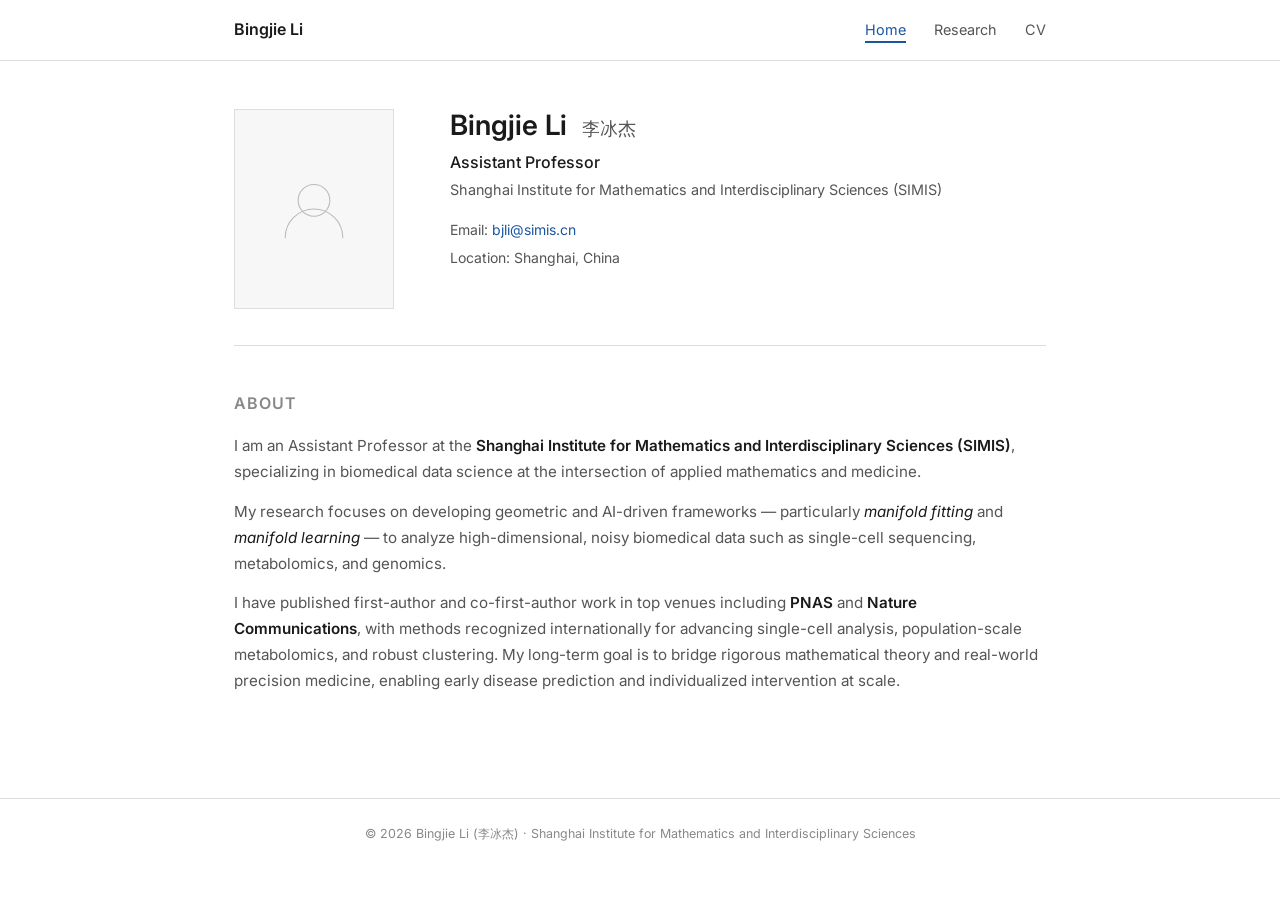
==== commit 4bfda447: "Redesign as clean academic multi-page website - White background, minimal academic styling (no anima" ====
--- a/index.html
+++ b/index.html
@@ -3,23 +3,21 @@
 <head>
   <meta charset="UTF-8" />
   <meta name="viewport" content="width=device-width, initial-scale=1.0" />
-  <title>Bingjie Li | Assistant Professor</title>
+  <meta name="description" content="Bingjie Li, Assistant Professor at SIMIS Shanghai, specializing in geometric AI and biomedical data science." />
+  <title>Bingjie Li | SIMIS</title>
   <link rel="stylesheet" href="styles.css" />
   <link rel="preconnect" href="https://fonts.googleapis.com" />
-  <link href="https://fonts.googleapis.com/css2?family=Inter:wght@300;400;500;600;700&family=JetBrains+Mono:wght@400;500&display=swap" rel="stylesheet" />
+  <link href="https://fonts.googleapis.com/css2?family=Inter:wght@300;400;500;600&display=swap" rel="stylesheet" />
 </head>
 <body>
 
-  <!-- Navigation -->
   <nav id="navbar">
-    <div class="nav-container">
-      <a href="#hero" class="nav-logo">BL</a>
+    <div class="nav-inner">
+      <a href="index.html" class="nav-brand">Bingjie Li</a>
       <ul class="nav-links">
-        <li><a href="#about">About</a></li>
-        <li><a href="#research">Research</a></li>
-        <li><a href="#skills">Skills</a></li>
-        <li><a href="#experience">Experience</a></li>
-        <li><a href="#contact">Contact</a></li>
+        <li><a href="index.html" class="active">Home</a></li>
+        <li><a href="research.html">Research</a></li>
+        <li><a href="cv.html">CV</a></li>
       </ul>
       <button class="nav-toggle" id="navToggle" aria-label="Toggle menu">
         <span></span><span></span><span></span>
@@ -27,327 +25,54 @@
     </div>
   </nav>
 
-  <!-- Hero -->
-  <section id="hero">
-    <canvas id="heroCanvas"></canvas>
-    <div class="hero-content">
-      <div class="hero-badge">Assistant Professor · SIMIS Shanghai</div>
-      <h1 class="hero-name">
-        <span class="name-en">Bingjie Li</span>
-        <span class="name-zh">李冰杰</span>
-      </h1>
-      <p class="hero-tagline">Geometric AI for biomedical data —<br>from manifold theory to precision medicine.</p>
-      <div class="hero-cta">
-        <a href="#research" class="btn btn-primary">View Research</a>
-        <a href="#contact" class="btn btn-outline">Get in Touch</a>
-      </div>
-    </div>
-    <div class="hero-scroll-hint">
-      <span>Scroll</span>
-      <div class="scroll-line"></div>
-    </div>
-  </section>
+  <main>
+    <div class="container">
 
-  <!-- About -->
-  <section id="about">
-    <div class="container">
-      <div class="section-label">About</div>
-      <div class="about-grid">
-        <div class="about-avatar">
-          <div class="avatar-placeholder">
-            <svg viewBox="0 0 80 80" fill="none" xmlns="http://www.w3.org/2000/svg">
-              <circle cx="40" cy="30" r="18" stroke="var(--accent)" stroke-width="2"/>
-              <path d="M8 72c0-17.673 14.327-32 32-32s32 14.327 32 32" stroke="var(--accent)" stroke-width="2" stroke-linecap="round"/>
-            </svg>
-          </div>
-          <div class="avatar-info">
-            <div class="info-item">
-              <span class="info-label">Position</span>
-              <span class="info-value">Assistant Professor</span>
-            </div>
-            <div class="info-item">
-              <span class="info-label">Institution</span>
-              <span class="info-value">SIMIS, Shanghai</span>
-            </div>
-            <div class="info-item">
-              <span class="info-label">Field</span>
-              <span class="info-value">Applied Statistics · Biomedical AI</span>
-            </div>
-          </div>
+      <!-- Profile -->
+      <div class="profile-layout">
+        <div class="photo-placeholder">
+          <svg viewBox="0 0 100 100" fill="none" xmlns="http://www.w3.org/2000/svg">
+            <circle cx="50" cy="38" r="22" stroke="#bbb" stroke-width="1.5"/>
+            <path d="M10 90c0-22.1 17.9-40 40-40s40 17.9 40 40" stroke="#bbb" stroke-width="1.5" stroke-linecap="round"/>
+          </svg>
         </div>
-        <div class="about-text">
-          <h2>Building bridges between mathematics and medicine.</h2>
-          <p>I am an Assistant Professor at the <strong>Shanghai Institute for Mathematics and Interdisciplinary Sciences (SIMIS)</strong>, specializing in biomedical data science at the intersection of applied mathematics and medicine.</p>
-          <p>My research focuses on developing geometric and AI-driven frameworks — particularly <em>manifold fitting</em> and <em>manifold learning</em> — to analyze high-dimensional, noisy biomedical data such as single-cell sequencing, metabolomics, and genomics.</p>
-          <p>I have published first-author and co-first-author work in top venues including <strong>PNAS</strong> and <strong>Nature Communications</strong>, with methods recognized internationally for advancing single-cell analysis, population-scale metabolomics, and robust clustering.</p>
-          <p>My long-term goal is to bridge rigorous mathematical theory and real-world precision medicine, enabling early disease prediction and individualized intervention at scale.</p>
-          <div class="about-stats">
-            <div class="stat">
-              <span class="stat-number">5+</span>
-              <span class="stat-label">Publications in top journals</span>
-            </div>
-            <div class="stat">
-              <span class="stat-number">25+</span>
-              <span class="stat-label">Benchmark datasets validated</span>
-            </div>
-            <div class="stat">
-              <span class="stat-number">210K+</span>
-              <span class="stat-label">Individuals in population study</span>
-            </div>
+        <div class="profile-info">
+          <h1>Bingjie Li <span class="name-zh">李冰杰</span></h1>
+          <p class="profile-title">Assistant Professor</p>
+          <p class="profile-institution">Shanghai Institute for Mathematics and Interdisciplinary Sciences (SIMIS)</p>
+          <div class="profile-contact">
+            <span>Email: <a href="mailto:bjli@simis.cn">bjli@simis.cn</a></span>
+            <span>Location: Shanghai, China</span>
           </div>
         </div>
       </div>
+
+      <!-- Bio -->
+      <div class="bio-section">
+        <h2>About</h2>
+        <p>
+          I am an Assistant Professor at the <strong>Shanghai Institute for Mathematics and Interdisciplinary Sciences (SIMIS)</strong>,
+          specializing in biomedical data science at the intersection of applied mathematics and medicine.
+        </p>
+        <p>
+          My research focuses on developing geometric and AI-driven frameworks — particularly
+          <em>manifold fitting</em> and <em>manifold learning</em> — to analyze high-dimensional, noisy biomedical data
+          such as single-cell sequencing, metabolomics, and genomics.
+        </p>
+        <p>
+          I have published first-author and co-first-author work in top venues including
+          <strong>PNAS</strong> and <strong>Nature Communications</strong>, with methods recognized internationally
+          for advancing single-cell analysis, population-scale metabolomics, and robust clustering.
+          My long-term goal is to bridge rigorous mathematical theory and real-world precision medicine,
+          enabling early disease prediction and individualized intervention at scale.
+        </p>
+      </div>
+
     </div>
-  </section>
+  </main>
 
-  <!-- Research / Publications -->
-  <section id="research">
-    <div class="container">
-      <div class="section-label">Research</div>
-      <h2 class="section-title">Selected Publications</h2>
-      <p class="section-subtitle">Representative works at the interface of manifold theory, machine learning, and biomedical data science.</p>
-
-      <div class="pub-list">
-
-        <article class="pub-card" data-index="1">
-          <div class="pub-meta">
-            <span class="pub-venue pnas">PNAS 2025</span>
-            <span class="pub-role">Co-first Author (1st)</span>
-          </div>
-          <h3 class="pub-title">Manifold fitting reveals metabolomic heterogeneity and disease associations in UK Biobank populations</h3>
-          <p class="pub-desc">Applied manifold fitting to the UK Biobank cohort (~210,000 individuals), identifying high-risk subpopulations across three major metabolic functional modules and associating them with 300+ disease risks.</p>
-          <div class="pub-tags">
-            <span>Metabolomics</span>
-            <span>UK Biobank</span>
-            <span>Manifold Fitting</span>
-            <span>Population Health</span>
-          </div>
-        </article>
-
-        <article class="pub-card" data-index="2">
-          <div class="pub-meta">
-            <span class="pub-venue nature-comm">Nature Communications 2025</span>
-            <span class="pub-role">Co-first Author (1st)</span>
-          </div>
-          <h3 class="pub-title">CellScope: high-performance cell atlas workflow with tree-structured representation</h3>
-          <p class="pub-desc">A two-stage manifold fitting framework for building tree-structured cell atlases. Outperforms existing methods across 36 datasets; successfully resolved immune heterogeneity in COVID-19 patients.</p>
-          <div class="pub-tags">
-            <span>Single-cell</span>
-            <span>Cell Atlas</span>
-            <span>COVID-19</span>
-            <span>Tree Structure</span>
-          </div>
-        </article>
-
-        <article class="pub-card" data-index="3">
-          <div class="pub-meta">
-            <span class="pub-venue pnas">PNAS 2024</span>
-            <span class="pub-role">Co-first Author (2nd)</span>
-          </div>
-          <h3 class="pub-title">Single-cell analysis via manifold fitting: A framework for RNA clustering and beyond</h3>
-          <p class="pub-desc">Introduced scAMF, a manifold-fitting-based framework surpassing leading deep learning methods on 25 cross-species datasets. Boosted mouse embryonic stem cell identification accuracy from 57% to 100%.</p>
-          <div class="pub-tags">
-            <span>scRNA-seq</span>
-            <span>Manifold Fitting</span>
-            <span>Clustering</span>
-            <span>Deep Learning</span>
-          </div>
-        </article>
-
-        <article class="pub-card" data-index="4">
-          <div class="pub-meta">
-            <span class="pub-venue cell-press">Patterns (Cell Press) 2025</span>
-            <span class="pub-role">Co-corresponding Author</span>
-          </div>
-          <h3 class="pub-title">Global understanding via local extraction for data clustering and visualization (GULE)</h3>
-          <p class="pub-desc">A universal clustering framework using "local consistency evaluation → global structure propagation." Achieves 89.6% average accuracy across 21 cross-domain datasets.</p>
-          <div class="pub-tags">
-            <span>Clustering</span>
-            <span>Visualization</span>
-            <span>Graph Learning</span>
-            <span>Universal Framework</span>
-          </div>
-        </article>
-
-        <article class="pub-card" data-index="5">
-          <div class="pub-meta">
-            <span class="pub-venue arxiv">arXiv 2023</span>
-            <span class="pub-role">Collaborator</span>
-          </div>
-          <h3 class="pub-title">Manifold fitting</h3>
-          <p class="pub-desc">Foundational theoretical work on manifold fitting. Cited by Fields Medalist C. Fefferman. Establishes the rigorous mathematical foundation underlying subsequent applied research.</p>
-          <div class="pub-tags">
-            <span>Manifold Theory</span>
-            <span>Statistical Learning</span>
-            <span>arXiv:2304.07680</span>
-          </div>
-          <a href="https://arxiv.org/abs/2304.07680" target="_blank" rel="noopener" class="pub-link">arXiv →</a>
-        </article>
-
-      </div>
-    </div>
-  </section>
-
-  <!-- Skills -->
-  <section id="skills">
-    <div class="container">
-      <div class="section-label">Expertise</div>
-      <h2 class="section-title">Skills & Tools</h2>
-      <div class="skills-grid">
-
-        <div class="skill-group">
-          <h3 class="skill-group-title">
-            <span class="skill-icon">∂</span>
-            Mathematical Foundations
-          </h3>
-          <ul class="skill-list">
-            <li>Manifold Learning &amp; Fitting</li>
-            <li>Topological Data Analysis</li>
-            <li>Spectral Clustering</li>
-            <li>Statistical Learning Theory</li>
-            <li>Differential Geometry</li>
-          </ul>
-        </div>
-
-        <div class="skill-group">
-          <h3 class="skill-group-title">
-            <span class="skill-icon">&lt;/&gt;</span>
-            Programming Languages
-          </h3>
-          <ul class="skill-list">
-            <li>Python</li>
-            <li>R</li>
-            <li>MATLAB</li>
-          </ul>
-        </div>
-
-        <div class="skill-group">
-          <h3 class="skill-group-title">
-            <span class="skill-icon">⚙</span>
-            Frameworks &amp; Tools
-          </h3>
-          <ul class="skill-list">
-            <li>PyTorch</li>
-            <li>scikit-learn</li>
-            <li>Scanpy</li>
-            <li>Seurat</li>
-          </ul>
-        </div>
-
-        <div class="skill-group">
-          <h3 class="skill-group-title">
-            <span class="skill-icon">🔬</span>
-            Research Domains
-          </h3>
-          <ul class="skill-list">
-            <li>Single-cell Transcriptomics</li>
-            <li>Metabolomics</li>
-            <li>Precision Medicine</li>
-            <li>Unsupervised Learning</li>
-            <li>Data Visualization</li>
-            <li>Biomedical Data Science</li>
-          </ul>
-        </div>
-
-      </div>
-    </div>
-  </section>
-
-  <!-- Experience / Education -->
-  <section id="experience">
-    <div class="container">
-      <div class="section-label">Journey</div>
-      <h2 class="section-title">Education &amp; Experience</h2>
-      <div class="timeline">
-
-        <div class="timeline-item current">
-          <div class="timeline-dot"></div>
-          <div class="timeline-date">2025.07 — Present</div>
-          <div class="timeline-content">
-            <div class="timeline-type">Position</div>
-            <h3>Assistant Professor</h3>
-            <p class="timeline-org">Shanghai Institute for Mathematics and Interdisciplinary Sciences (SIMIS)</p>
-            <p class="timeline-field">Applied Statistics</p>
-          </div>
-        </div>
-
-        <div class="timeline-item">
-          <div class="timeline-dot"></div>
-          <div class="timeline-date">2021.12 — 2025.06</div>
-          <div class="timeline-content">
-            <div class="timeline-type">Postdoctoral Research</div>
-            <h3>Postdoctoral Researcher</h3>
-            <p class="timeline-org">National University of Singapore (NUS)</p>
-            <p class="timeline-field">Statistics &amp; Big Data</p>
-          </div>
-        </div>
-
-        <div class="timeline-item">
-          <div class="timeline-dot"></div>
-          <div class="timeline-date">2015.09 — 2021.09</div>
-          <div class="timeline-content">
-            <div class="timeline-type">Doctoral Degree</div>
-            <h3>Ph.D. in Computational Mathematics</h3>
-            <p class="timeline-org">Zhejiang University (ZJU)</p>
-            <p class="timeline-field">Advisor: Prof. Zhenyue Zhang (张振跃)</p>
-          </div>
-        </div>
-
-        <div class="timeline-item">
-          <div class="timeline-dot"></div>
-          <div class="timeline-date">2011.09 — 2015.06</div>
-          <div class="timeline-content">
-            <div class="timeline-type">Bachelor's Degree</div>
-            <h3>B.S. in Mathematics (Hongyi Honors Class)</h3>
-            <p class="timeline-org">Wuhan University</p>
-            <p class="timeline-field">Advisor: Prof. Qibin Fan (樊启斌)</p>
-          </div>
-        </div>
-
-      </div>
-    </div>
-  </section>
-
-  <!-- Contact -->
-  <section id="contact">
-    <div class="container">
-      <div class="section-label">Contact</div>
-      <h2 class="section-title">Get in Touch</h2>
-      <p class="section-subtitle">Interested in collaboration, research discussions, or academic inquiries? Feel free to reach out.</p>
-      <div class="contact-card">
-        <div class="contact-item">
-          <div class="contact-icon">
-            <svg width="20" height="20" viewBox="0 0 24 24" fill="none" stroke="currentColor" stroke-width="2">
-              <path d="M4 4h16c1.1 0 2 .9 2 2v12c0 1.1-.9 2-2 2H4c-1.1 0-2-.9-2-2V6c0-1.1.9-2 2-2z"/>
-              <polyline points="22,6 12,13 2,6"/>
-            </svg>
-          </div>
-          <div class="contact-details">
-            <span class="contact-label">Email</span>
-            <a href="mailto:11535017@zju.edu.cn" class="contact-value">11535017@zju.edu.cn</a>
-          </div>
-        </div>
-        <div class="contact-item">
-          <div class="contact-icon">
-            <svg width="20" height="20" viewBox="0 0 24 24" fill="none" stroke="currentColor" stroke-width="2">
-              <path d="M21 10c0 7-9 13-9 13s-9-6-9-13a9 9 0 0 1 18 0z"/>
-              <circle cx="12" cy="10" r="3"/>
-            </svg>
-          </div>
-          <div class="contact-details">
-            <span class="contact-label">Location</span>
-            <span class="contact-value">Shanghai, China</span>
-          </div>
-        </div>
-      </div>
-    </div>
-  </section>
-
-  <!-- Footer -->
   <footer>
-    <div class="container">
-      <p>© 2026 Bingjie Li (李冰杰) · Built with geometry and care.</p>
-    </div>
+    <p>&copy; 2026 Bingjie Li (李冰杰) &middot; Shanghai Institute for Mathematics and Interdisciplinary Sciences</p>
   </footer>
 
   <script src="script.js"></script>
--- a/styles.css
+++ b/styles.css
@@ -2,120 +2,88 @@
    VARIABLES & RESET
    ============================================================ */
 :root {
-  --bg:          #0a0c10;
-  --bg-card:     #111318;
-  --bg-card-2:   #161a22;
-  --border:      rgba(255,255,255,0.07);
-  --border-hover:rgba(99,179,237,0.35);
-  --text-primary: #e8eaf0;
-  --text-muted:   #8892a4;
-  --text-faint:   #4a5568;
-  --accent:       #63b3ed;
-  --accent-dim:   rgba(99,179,237,0.15);
-  --accent-glow:  rgba(99,179,237,0.08);
-  --green:        #68d391;
-  --purple:       #b794f4;
-  --gradient:     linear-gradient(135deg, #63b3ed 0%, #b794f4 100%);
-  --font-sans:    'Inter', -apple-system, BlinkMacSystemFont, sans-serif;
-  --font-mono:    'JetBrains Mono', 'Courier New', monospace;
-  --radius:       10px;
-  --radius-lg:    16px;
-  --transition:   0.25s cubic-bezier(0.4,0,0.2,1);
-  --shadow:       0 4px 24px rgba(0,0,0,0.4);
-  --shadow-lg:    0 8px 48px rgba(0,0,0,0.6);
+  --bg:          #ffffff;
+  --bg-alt:      #f7f7f7;
+  --text:        #1a1a1a;
+  --text-muted:  #555555;
+  --text-light:  #888888;
+  --accent:      #1a56a0;
+  --accent-hover:#144080;
+  --border:      #dedede;
+  --border-light:#eeeeee;
+  --nav-height:  60px;
+  --max-width:   860px;
+  --font:        'Inter', -apple-system, BlinkMacSystemFont, 'Segoe UI', sans-serif;
 }
 
 *, *::before, *::after { box-sizing: border-box; margin: 0; padding: 0; }
 
-html { scroll-behavior: smooth; }
+html { font-size: 16px; }
 
 body {
-  font-family: var(--font-sans);
+  font-family: var(--font);
   background: var(--bg);
-  color: var(--text-primary);
+  color: var(--text);
   line-height: 1.7;
-  font-size: 16px;
-  overflow-x: hidden;
-}
-
-a { color: inherit; text-decoration: none; }
+}
+
+a { color: var(--accent); text-decoration: none; }
+a:hover { text-decoration: underline; color: var(--accent-hover); }
 ul { list-style: none; }
 
 /* ============================================================
-   LAYOUT
-   ============================================================ */
-.container {
-  max-width: 1080px;
+   NAVIGATION
+   ============================================================ */
+#navbar {
+  position: sticky;
+  top: 0;
+  background: #ffffff;
+  border-bottom: 1px solid var(--border);
+  z-index: 100;
+}
+
+.nav-inner {
+  max-width: var(--max-width);
   margin: 0 auto;
   padding: 0 24px;
-}
-
-section {
-  padding: 100px 0;
-}
-
-/* ============================================================
-   NAVIGATION
-   ============================================================ */
-#navbar {
-  position: fixed;
-  top: 0; left: 0; right: 0;
-  z-index: 1000;
-  padding: 0 24px;
-  transition: background var(--transition), backdrop-filter var(--transition), box-shadow var(--transition);
-}
-
-#navbar.scrolled {
-  background: rgba(10,12,16,0.88);
-  backdrop-filter: blur(16px);
-  -webkit-backdrop-filter: blur(16px);
-  box-shadow: 0 1px 0 var(--border);
-}
-
-.nav-container {
-  max-width: 1080px;
-  margin: 0 auto;
-  height: 64px;
+  height: var(--nav-height);
   display: flex;
   align-items: center;
   justify-content: space-between;
 }
 
-.nav-logo {
-  font-family: var(--font-mono);
-  font-size: 1.1rem;
-  font-weight: 500;
-  color: var(--accent);
-  letter-spacing: 0.05em;
-  transition: opacity var(--transition);
-}
-.nav-logo:hover { opacity: 0.75; }
+.nav-brand {
+  font-weight: 600;
+  font-size: 1rem;
+  color: var(--text);
+  text-decoration: none;
+}
+.nav-brand:hover { color: var(--accent); text-decoration: none; }
 
 .nav-links {
   display: flex;
-  gap: 36px;
+  gap: 28px;
 }
 
 .nav-links a {
-  font-size: 0.875rem;
-  font-weight: 500;
-  color: var(--text-muted);
-  letter-spacing: 0.02em;
-  transition: color var(--transition);
-  position: relative;
-}
-
-.nav-links a::after {
-  content: '';
-  position: absolute;
-  bottom: -3px; left: 0;
-  width: 0; height: 1px;
-  background: var(--accent);
-  transition: width var(--transition);
-}
-
-.nav-links a:hover { color: var(--text-primary); }
-.nav-links a:hover::after { width: 100%; }
+  font-size: 0.9rem;
+  color: var(--text-muted);
+  text-decoration: none;
+  padding-bottom: 3px;
+  border-bottom: 2px solid transparent;
+  transition: color 0.15s, border-color 0.15s;
+}
+
+.nav-links a:hover {
+  color: var(--text);
+  text-decoration: none;
+  border-bottom-color: var(--border);
+}
+
+.nav-links a.active {
+  color: var(--accent);
+  border-bottom-color: var(--accent);
+}
 
 .nav-toggle {
   display: none;
@@ -128,693 +96,294 @@
 }
 .nav-toggle span {
   display: block;
-  width: 22px; height: 2px;
-  background: var(--text-muted);
-  border-radius: 2px;
-  transition: var(--transition);
-}
-
-/* ============================================================
-   HERO
-   ============================================================ */
-#hero {
-  position: relative;
-  min-height: 100vh;
+  width: 22px;
+  height: 2px;
+  background: var(--text);
+  border-radius: 1px;
+  transition: 0.2s;
+}
+
+/* ============================================================
+   LAYOUT
+   ============================================================ */
+.container {
+  max-width: var(--max-width);
+  margin: 0 auto;
+  padding: 48px 24px 64px;
+}
+
+/* ============================================================
+   HOME — PROFILE
+   ============================================================ */
+.profile-layout {
+  display: grid;
+  grid-template-columns: 180px 1fr;
+  gap: 36px;
+  align-items: start;
+  margin-bottom: 44px;
+  padding-bottom: 36px;
+  border-bottom: 1px solid var(--border);
+}
+
+.photo-placeholder {
+  width: 160px;
+  height: 200px;
+  background: var(--bg-alt);
+  border: 1px solid var(--border);
   display: flex;
   align-items: center;
   justify-content: center;
-  text-align: center;
-  padding: 80px 24px 60px;
-  overflow: hidden;
-}
-
-#heroCanvas {
-  position: absolute;
-  inset: 0;
-  width: 100%;
-  height: 100%;
-  opacity: 0.55;
-}
-
-.hero-content {
-  position: relative;
-  z-index: 2;
-  max-width: 760px;
-}
-
-.hero-badge {
-  display: inline-block;
-  font-family: var(--font-mono);
-  font-size: 0.78rem;
-  letter-spacing: 0.08em;
-  color: var(--accent);
-  background: var(--accent-dim);
-  border: 1px solid rgba(99,179,237,0.2);
-  border-radius: 100px;
-  padding: 6px 18px;
-  margin-bottom: 28px;
-  text-transform: uppercase;
-}
-
-.hero-name {
-  display: flex;
-  flex-direction: column;
-  align-items: center;
-  gap: 4px;
-  margin-bottom: 20px;
-}
-
-.name-en {
-  font-size: clamp(2.8rem, 7vw, 5rem);
-  font-weight: 700;
-  letter-spacing: -0.03em;
-  background: linear-gradient(135deg, #e8eaf0 0%, #63b3ed 60%, #b794f4 100%);
-  -webkit-background-clip: text;
-  -webkit-text-fill-color: transparent;
-  background-clip: text;
-  line-height: 1.1;
+}
+.photo-placeholder svg {
+  width: 72px;
+  height: 72px;
+}
+
+.profile-info h1 {
+  font-size: 1.75rem;
+  font-weight: 600;
+  line-height: 1.2;
+  margin-bottom: 6px;
 }
 
 .name-zh {
-  font-size: clamp(1.2rem, 3vw, 1.8rem);
-  font-weight: 300;
-  color: var(--text-muted);
-  letter-spacing: 0.3em;
-}
-
-.hero-tagline {
-  font-size: clamp(1rem, 2.5vw, 1.2rem);
-  color: var(--text-muted);
-  line-height: 1.65;
-  margin-bottom: 40px;
-  font-style: italic;
-}
-
-.hero-cta {
-  display: flex;
-  gap: 14px;
-  justify-content: center;
-  flex-wrap: wrap;
-}
-
-.btn {
-  display: inline-flex;
-  align-items: center;
-  padding: 12px 28px;
-  border-radius: 8px;
+  font-size: 1.1rem;
+  font-weight: 400;
+  color: var(--text-muted);
+  margin-left: 8px;
+}
+
+.profile-title {
+  font-size: 1rem;
+  font-weight: 500;
+  color: var(--text);
+  margin-bottom: 2px;
+}
+
+.profile-institution {
   font-size: 0.9rem;
-  font-weight: 500;
-  letter-spacing: 0.02em;
-  transition: all var(--transition);
-  cursor: pointer;
-  border: none;
-}
-
-.btn-primary {
-  background: var(--accent);
-  color: #0a0c10;
-}
-.btn-primary:hover {
-  background: #90cdf4;
-  transform: translateY(-2px);
-  box-shadow: 0 8px 24px rgba(99,179,237,0.3);
-}
-
-.btn-outline {
-  background: transparent;
-  color: var(--text-primary);
-  border: 1px solid var(--border);
-}
-.btn-outline:hover {
-  border-color: var(--accent);
-  color: var(--accent);
-  transform: translateY(-2px);
-}
-
-.hero-scroll-hint {
-  position: absolute;
-  bottom: 36px;
-  left: 50%;
-  transform: translateX(-50%);
-  display: flex;
-  flex-direction: column;
-  align-items: center;
-  gap: 10px;
-  z-index: 2;
-  opacity: 0.45;
-}
-
-.hero-scroll-hint span {
-  font-family: var(--font-mono);
-  font-size: 0.65rem;
-  letter-spacing: 0.15em;
-  text-transform: uppercase;
-  color: var(--text-muted);
-}
-
-.scroll-line {
-  width: 1px;
-  height: 36px;
-  background: linear-gradient(to bottom, var(--text-muted), transparent);
-  animation: scrollPulse 2s ease-in-out infinite;
-}
-
-@keyframes scrollPulse {
-  0%, 100% { opacity: 0.4; transform: scaleY(1); }
-  50%       { opacity: 1;   transform: scaleY(1.1); }
-}
-
-/* ============================================================
-   SECTION LABELS & TITLES
-   ============================================================ */
-.section-label {
-  font-family: var(--font-mono);
-  font-size: 0.72rem;
-  letter-spacing: 0.18em;
-  text-transform: uppercase;
-  color: var(--accent);
-  margin-bottom: 14px;
-}
-
-.section-title {
-  font-size: clamp(1.8rem, 4vw, 2.6rem);
-  font-weight: 700;
-  letter-spacing: -0.02em;
+  color: var(--text-muted);
   margin-bottom: 16px;
-  color: var(--text-primary);
-}
-
-.section-subtitle {
-  font-size: 1rem;
-  color: var(--text-muted);
-  max-width: 600px;
-  margin-bottom: 56px;
-}
-
-/* ============================================================
-   ABOUT
-   ============================================================ */
-#about { background: var(--bg); }
-
-.about-grid {
-  display: grid;
-  grid-template-columns: 280px 1fr;
-  gap: 64px;
-  align-items: start;
-}
-
-.about-avatar {
-  display: flex;
-  flex-direction: column;
-  gap: 28px;
-  position: sticky;
-  top: 88px;
-}
-
-.avatar-placeholder {
-  width: 100%;
-  aspect-ratio: 1;
-  background: var(--bg-card);
-  border: 1px solid var(--border);
-  border-radius: var(--radius-lg);
-  display: flex;
-  align-items: center;
-  justify-content: center;
-  padding: 32px;
-  transition: border-color var(--transition);
-}
-.avatar-placeholder:hover { border-color: var(--border-hover); }
-.avatar-placeholder svg { width: 100%; height: 100%; max-width: 80px; }
-
-.avatar-info {
-  background: var(--bg-card);
-  border: 1px solid var(--border);
-  border-radius: var(--radius);
-  padding: 20px;
-  display: flex;
-  flex-direction: column;
-  gap: 14px;
-}
-
-.info-item {
-  display: flex;
-  flex-direction: column;
-  gap: 2px;
-}
-
-.info-label {
-  font-family: var(--font-mono);
-  font-size: 0.65rem;
-  letter-spacing: 0.12em;
-  text-transform: uppercase;
-  color: var(--text-faint);
-}
-
-.info-value {
-  font-size: 0.875rem;
-  font-weight: 500;
-  color: var(--text-primary);
-}
-
-.about-text h2 {
-  font-size: clamp(1.4rem, 3vw, 2rem);
-  font-weight: 600;
-  letter-spacing: -0.02em;
-  margin-bottom: 20px;
-  line-height: 1.3;
-  color: var(--text-primary);
-}
-
-.about-text p {
-  font-size: 0.975rem;
-  color: var(--text-muted);
-  margin-bottom: 18px;
-  line-height: 1.8;
-}
-
-.about-text p strong { color: var(--text-primary); font-weight: 600; }
-.about-text p em { color: var(--accent); font-style: normal; }
-
-.about-stats {
-  display: grid;
-  grid-template-columns: repeat(3, 1fr);
-  gap: 16px;
-  margin-top: 36px;
-  padding-top: 28px;
-  border-top: 1px solid var(--border);
-}
-
-.stat {
+}
+
+.profile-contact {
   display: flex;
   flex-direction: column;
   gap: 4px;
-}
-
-.stat-number {
-  font-size: 1.8rem;
-  font-weight: 700;
+  font-size: 0.875rem;
+  color: var(--text-muted);
+}
+
+.profile-contact a {
   color: var(--accent);
-  line-height: 1;
-}
-
-.stat-label {
-  font-size: 0.78rem;
-  color: var(--text-muted);
-  line-height: 1.4;
-}
-
-/* ============================================================
-   RESEARCH / PUBLICATIONS
-   ============================================================ */
-#research {
-  background: linear-gradient(180deg, var(--bg) 0%, #0d0f14 100%);
-}
-
-.pub-list {
+}
+
+/* ============================================================
+   HOME — BIO
+   ============================================================ */
+.bio-section {
+  margin-bottom: 40px;
+}
+
+.bio-section h2 {
+  font-size: 1rem;
+  font-weight: 600;
+  text-transform: uppercase;
+  letter-spacing: 0.06em;
+  color: var(--text-light);
+  margin-bottom: 16px;
+}
+
+.bio-section p {
+  font-size: 0.95rem;
+  color: var(--text-muted);
+  margin-bottom: 14px;
+}
+
+.bio-section p strong { color: var(--text); font-weight: 600; }
+.bio-section p em    { color: var(--text); font-style: italic; }
+
+/* ============================================================
+   PAGE HEADER (used in sub-pages)
+   ============================================================ */
+.page-header {
+  margin-bottom: 36px;
+  padding-bottom: 18px;
+  border-bottom: 1px solid var(--border);
+}
+
+.page-header h1 {
+  font-size: 1.5rem;
+  font-weight: 600;
+}
+
+/* ============================================================
+   PUBLICATIONS
+   ============================================================ */
+.pub-year-group {
+  margin-bottom: 40px;
+}
+
+.pub-year-group h2 {
+  font-size: 0.85rem;
+  font-weight: 600;
+  text-transform: uppercase;
+  letter-spacing: 0.08em;
+  color: var(--text-light);
+  margin-bottom: 16px;
+  padding-bottom: 8px;
+  border-bottom: 1px solid var(--border-light);
+}
+
+.pub-item {
+  padding: 14px 0;
+  border-bottom: 1px solid var(--border-light);
+}
+.pub-item:last-child { border-bottom: none; }
+
+.pub-venue-tag {
+  display: inline-block;
+  font-size: 0.7rem;
+  font-weight: 600;
+  letter-spacing: 0.04em;
+  padding: 2px 7px;
+  border-radius: 3px;
+  margin-bottom: 7px;
+  text-transform: uppercase;
+}
+
+.pub-venue-tag.pnas        { background: #e8f5ee; color: #2e7d32; }
+.pub-venue-tag.nature-comm { background: #f3e8ff; color: #6b21a8; }
+.pub-venue-tag.cell-press  { background: #fff3e0; color: #c05a00; }
+.pub-venue-tag.arxiv       { background: #e8f0fe; color: #1a56a0; }
+
+.pub-title {
+  font-size: 0.975rem;
+  font-weight: 600;
+  color: var(--text);
+  margin-bottom: 4px;
+  line-height: 1.5;
+}
+
+.pub-authors {
+  font-size: 0.875rem;
+  color: var(--text-muted);
+  margin-bottom: 3px;
+}
+.pub-authors strong { color: var(--text); font-weight: 600; }
+
+.pub-journal {
+  font-size: 0.875rem;
+  color: var(--text-light);
+  font-style: italic;
+  margin-bottom: 5px;
+}
+
+.pub-desc {
+  font-size: 0.875rem;
+  color: var(--text-muted);
+  margin-top: 6px;
+  line-height: 1.65;
+}
+
+.pub-links {
+  margin-top: 8px;
   display: flex;
-  flex-direction: column;
-  gap: 20px;
-}
-
-.pub-card {
-  background: var(--bg-card);
-  border: 1px solid var(--border);
-  border-radius: var(--radius-lg);
-  padding: 28px 32px;
-  position: relative;
-  transition: border-color var(--transition), transform var(--transition), box-shadow var(--transition);
-  overflow: hidden;
-}
-
-.pub-card::before {
-  content: attr(data-index);
-  position: absolute;
-  right: 24px;
-  top: 50%;
-  transform: translateY(-50%);
-  font-family: var(--font-mono);
-  font-size: 5rem;
-  font-weight: 700;
-  color: rgba(255,255,255,0.025);
-  line-height: 1;
-  pointer-events: none;
-  user-select: none;
-}
-
-.pub-card:hover {
-  border-color: var(--border-hover);
-  transform: translateX(4px);
-  box-shadow: -4px 0 0 var(--accent), var(--shadow);
-}
-
-.pub-meta {
-  display: flex;
-  align-items: center;
-  gap: 12px;
-  margin-bottom: 12px;
-  flex-wrap: wrap;
-}
-
-.pub-venue {
-  display: inline-block;
-  font-family: var(--font-mono);
-  font-size: 0.72rem;
-  font-weight: 500;
-  letter-spacing: 0.06em;
-  padding: 3px 10px;
-  border-radius: 4px;
-  text-transform: uppercase;
-}
-
-.pub-venue.pnas        { background: rgba(104,211,145,0.15); color: #68d391; border: 1px solid rgba(104,211,145,0.25); }
-.pub-venue.nature-comm { background: rgba(183,148,244,0.15); color: #b794f4; border: 1px solid rgba(183,148,244,0.25); }
-.pub-venue.cell-press  { background: rgba(252,129,74,0.15);  color: #f6ad55; border: 1px solid rgba(252,129,74,0.25); }
-.pub-venue.arxiv       { background: rgba(99,179,237,0.15);  color: #63b3ed; border: 1px solid rgba(99,179,237,0.25); }
-
-.pub-role {
-  font-family: var(--font-mono);
-  font-size: 0.7rem;
-  color: var(--text-faint);
-  letter-spacing: 0.04em;
-}
-
-.pub-title {
-  font-size: 1.05rem;
-  font-weight: 600;
-  color: var(--text-primary);
-  margin-bottom: 10px;
-  line-height: 1.45;
-}
-
-.pub-desc {
-  font-size: 0.9rem;
-  color: var(--text-muted);
-  margin-bottom: 16px;
-  line-height: 1.7;
-}
-
-.pub-tags {
-  display: flex;
-  flex-wrap: wrap;
-  gap: 8px;
-}
-
-.pub-tags span {
-  font-size: 0.72rem;
-  padding: 3px 10px;
-  background: rgba(255,255,255,0.04);
-  border: 1px solid var(--border);
-  border-radius: 100px;
-  color: var(--text-faint);
-  font-family: var(--font-mono);
-  letter-spacing: 0.02em;
-}
-
-.pub-link {
-  display: inline-block;
-  margin-top: 12px;
-  font-size: 0.82rem;
-  color: var(--accent);
-  font-family: var(--font-mono);
-  transition: opacity var(--transition);
-}
-.pub-link:hover { opacity: 0.7; }
-
-/* ============================================================
-   SKILLS
-   ============================================================ */
-#skills { background: var(--bg); }
-
-.skills-grid {
-  display: grid;
-  grid-template-columns: repeat(2, 1fr);
-  gap: 20px;
-}
-
-.skill-group {
-  background: var(--bg-card);
-  border: 1px solid var(--border);
-  border-radius: var(--radius-lg);
-  padding: 28px;
-  transition: border-color var(--transition), box-shadow var(--transition);
-}
-
-.skill-group:hover {
-  border-color: var(--border-hover);
-  box-shadow: 0 0 32px var(--accent-glow);
-}
-
-.skill-group-title {
-  display: flex;
-  align-items: center;
-  gap: 10px;
-  font-size: 0.9rem;
-  font-weight: 600;
-  color: var(--text-primary);
-  margin-bottom: 18px;
-  letter-spacing: 0.01em;
-}
-
-.skill-icon {
-  width: 28px; height: 28px;
-  background: var(--accent-dim);
-  border: 1px solid rgba(99,179,237,0.2);
-  border-radius: 6px;
-  display: flex;
-  align-items: center;
-  justify-content: center;
+  gap: 14px;
+}
+.pub-links a {
   font-size: 0.8rem;
   color: var(--accent);
-  font-family: var(--font-mono);
-  flex-shrink: 0;
-}
-
-.skill-list {
-  display: flex;
-  flex-direction: column;
-  gap: 10px;
-}
-
-.skill-list li {
-  display: flex;
-  align-items: center;
-  gap: 10px;
-  font-size: 0.875rem;
-  color: var(--text-muted);
-  transition: color var(--transition);
-}
-
-.skill-list li::before {
-  content: '';
-  width: 4px; height: 4px;
-  border-radius: 50%;
-  background: var(--accent);
-  flex-shrink: 0;
-  opacity: 0.6;
-}
-
-.skill-list li:hover { color: var(--text-primary); }
-
-/* ============================================================
-   TIMELINE
-   ============================================================ */
-#experience { background: linear-gradient(180deg, var(--bg) 0%, #0d0f14 100%); }
-
-.timeline {
-  position: relative;
-  display: flex;
-  flex-direction: column;
-  gap: 0;
-}
-
-.timeline::before {
-  content: '';
-  position: absolute;
-  left: 126px;
-  top: 8px;
-  bottom: 8px;
-  width: 1px;
-  background: linear-gradient(to bottom, var(--accent), rgba(99,179,237,0.1));
-}
-
-.timeline-item {
+}
+
+/* ============================================================
+   CV
+   ============================================================ */
+.cv-section {
+  margin-bottom: 40px;
+}
+
+.cv-section h2 {
+  font-size: 0.85rem;
+  font-weight: 600;
+  text-transform: uppercase;
+  letter-spacing: 0.08em;
+  color: var(--text-light);
+  margin-bottom: 16px;
+  padding-bottom: 8px;
+  border-bottom: 1px solid var(--border-light);
+}
+
+.cv-item {
   display: grid;
-  grid-template-columns: 140px 20px 1fr;
-  gap: 0 24px;
-  align-items: start;
-  padding-bottom: 40px;
-  position: relative;
-}
-
-.timeline-item:last-child { padding-bottom: 0; }
-
-.timeline-dot {
-  grid-column: 2;
-  grid-row: 1;
-  width: 10px; height: 10px;
-  border-radius: 50%;
-  border: 2px solid var(--accent);
-  background: var(--bg);
-  margin-top: 6px;
-  transition: background var(--transition), box-shadow var(--transition);
-  position: relative;
-  z-index: 1;
-}
-
-.timeline-item.current .timeline-dot {
-  background: var(--accent);
-  box-shadow: 0 0 12px rgba(99,179,237,0.5);
-}
-
-.timeline-date {
-  grid-column: 1;
-  grid-row: 1;
-  text-align: right;
-  font-family: var(--font-mono);
-  font-size: 0.72rem;
-  color: var(--text-faint);
-  letter-spacing: 0.04em;
-  padding-top: 4px;
-}
-
-.timeline-content {
-  grid-column: 3;
-  grid-row: 1;
-  background: var(--bg-card);
-  border: 1px solid var(--border);
-  border-radius: var(--radius);
-  padding: 20px 24px;
-  transition: border-color var(--transition);
-}
-
-.timeline-item:hover .timeline-content { border-color: var(--border-hover); }
-.timeline-item:hover .timeline-dot { box-shadow: 0 0 12px rgba(99,179,237,0.4); }
-
-.timeline-type {
-  font-family: var(--font-mono);
-  font-size: 0.65rem;
-  text-transform: uppercase;
-  letter-spacing: 0.12em;
-  color: var(--accent);
-  margin-bottom: 6px;
-}
-
-.timeline-content h3 {
-  font-size: 1rem;
-  font-weight: 600;
-  color: var(--text-primary);
-  margin-bottom: 6px;
-}
-
-.timeline-org {
-  font-size: 0.875rem;
-  color: var(--text-muted);
-  margin-bottom: 4px;
-}
-
-.timeline-field {
-  font-size: 0.8rem;
-  color: var(--text-faint);
-  font-family: var(--font-mono);
-}
-
-/* ============================================================
-   CONTACT
-   ============================================================ */
-#contact { background: var(--bg); text-align: center; }
-
-#contact .section-subtitle { margin: 0 auto 48px; }
-
-.contact-card {
-  display: inline-flex;
-  flex-wrap: wrap;
+  grid-template-columns: 150px 1fr;
   gap: 16px;
-  justify-content: center;
-  background: var(--bg-card);
-  border: 1px solid var(--border);
-  border-radius: var(--radius-lg);
-  padding: 36px 48px;
-}
-
-.contact-item {
-  display: flex;
-  align-items: center;
-  gap: 16px;
-  min-width: 240px;
-}
-
-.contact-icon {
-  width: 42px; height: 42px;
-  background: var(--accent-dim);
-  border: 1px solid rgba(99,179,237,0.2);
-  border-radius: 10px;
-  display: flex;
-  align-items: center;
-  justify-content: center;
-  color: var(--accent);
-  flex-shrink: 0;
-}
-
-.contact-details {
-  display: flex;
-  flex-direction: column;
-  gap: 2px;
-  text-align: left;
-}
-
-.contact-label {
-  font-family: var(--font-mono);
-  font-size: 0.65rem;
-  letter-spacing: 0.12em;
-  text-transform: uppercase;
-  color: var(--text-faint);
-}
-
-.contact-value {
-  font-size: 0.9rem;
-  font-weight: 500;
-  color: var(--text-primary);
-  transition: color var(--transition);
-}
-
-a.contact-value:hover { color: var(--accent); }
+  margin-bottom: 22px;
+}
+
+.cv-date {
+  font-size: 0.82rem;
+  color: var(--text-light);
+  padding-top: 3px;
+  line-height: 1.5;
+}
+
+.cv-detail h3 {
+  font-size: 0.975rem;
+  font-weight: 600;
+  color: var(--text);
+  margin-bottom: 3px;
+}
+
+.cv-detail p {
+  font-size: 0.875rem;
+  color: var(--text-muted);
+  margin-bottom: 2px;
+}
+
+/* Skills table-style */
+.skills-table {
+  width: 100%;
+  border-collapse: collapse;
+  font-size: 0.875rem;
+}
+
+.skills-table td {
+  padding: 8px 0;
+  border-bottom: 1px solid var(--border-light);
+  vertical-align: top;
+}
+
+.skills-table tr:last-child td {
+  border-bottom: none;
+}
+
+.skills-table .skill-cat {
+  font-weight: 600;
+  color: var(--text);
+  width: 200px;
+  padding-right: 16px;
+}
+
+.skills-table .skill-vals {
+  color: var(--text-muted);
+}
 
 /* ============================================================
    FOOTER
    ============================================================ */
 footer {
   border-top: 1px solid var(--border);
-  padding: 28px 24px;
+  padding: 24px;
   text-align: center;
-}
-
-footer p {
-  font-family: var(--font-mono);
-  font-size: 0.72rem;
-  color: var(--text-faint);
-  letter-spacing: 0.05em;
-}
-
-/* ============================================================
-   ANIMATIONS / REVEAL
-   ============================================================ */
-.reveal {
-  opacity: 0;
-  transform: translateY(24px);
-  transition: opacity 0.6s ease, transform 0.6s ease;
-}
-
-.reveal.visible {
-  opacity: 1;
-  transform: translateY(0);
+  font-size: 0.78rem;
+  color: var(--text-light);
 }
 
 /* ============================================================
    RESPONSIVE
    ============================================================ */
-@media (max-width: 768px) {
-  section { padding: 72px 0; }
-
+@media (max-width: 640px) {
   .nav-links { display: none; }
   .nav-toggle { display: flex; }
 
@@ -822,57 +391,43 @@
     display: flex;
     flex-direction: column;
     position: fixed;
-    inset: 64px 0 0;
-    background: rgba(10,12,16,0.97);
-    backdrop-filter: blur(16px);
-    align-items: center;
-    justify-content: center;
-    gap: 32px;
-  }
-
-  .nav-links.open a { font-size: 1.2rem; }
-
-  .about-grid {
+    top: var(--nav-height);
+    left: 0;
+    right: 0;
+    background: #ffffff;
+    border-bottom: 1px solid var(--border);
+    padding: 16px 24px;
+    gap: 16px;
+  }
+
+  .profile-layout {
     grid-template-columns: 1fr;
-    gap: 36px;
-  }
-
-  .about-avatar { position: static; flex-direction: row; align-items: center; }
-  .avatar-placeholder { width: 100px; flex-shrink: 0; }
-  .avatar-info { flex: 1; }
-
-  .about-stats { grid-template-columns: repeat(3, 1fr); gap: 12px; }
-  .stat-number { font-size: 1.4rem; }
-
-  .skills-grid { grid-template-columns: 1fr; }
-
-  .timeline::before { left: 10px; }
-
-  .timeline-item {
-    grid-template-columns: 20px 1fr;
-    gap: 0 16px;
-  }
-
-  .timeline-date {
-    grid-column: 1 / -1;
-    grid-row: 0;
-    text-align: left;
-    padding-bottom: 8px;
-    font-size: 0.65rem;
-  }
-
-  .timeline-dot { grid-column: 1; grid-row: 2; }
-  .timeline-content { grid-column: 2; grid-row: 2; }
-
-  .contact-card { padding: 24px; }
-  .contact-item { min-width: unset; width: 100%; }
-
-  .hero-cta { flex-direction: column; align-items: center; }
-}
-
-@media (max-width: 480px) {
-  .about-avatar { flex-direction: column; }
-  .avatar-placeholder { width: 120px; }
-  .pub-card { padding: 20px; }
-  .pub-card::before { display: none; }
-}
+    gap: 24px;
+  }
+
+  .photo-placeholder {
+    width: 120px;
+    height: 150px;
+  }
+
+  .cv-item {
+    grid-template-columns: 1fr;
+    gap: 2px;
+  }
+
+  .cv-date {
+    color: var(--text-light);
+    font-size: 0.8rem;
+  }
+
+  .skills-table .skill-cat {
+    width: auto;
+    display: block;
+  }
+  .skills-table td {
+    display: block;
+    padding: 4px 0;
+  }
+  .skills-table tr { display: block; margin-bottom: 12px; }
+  .skills-table tr td:first-child { border-bottom: none; padding-bottom: 2px; }
+}
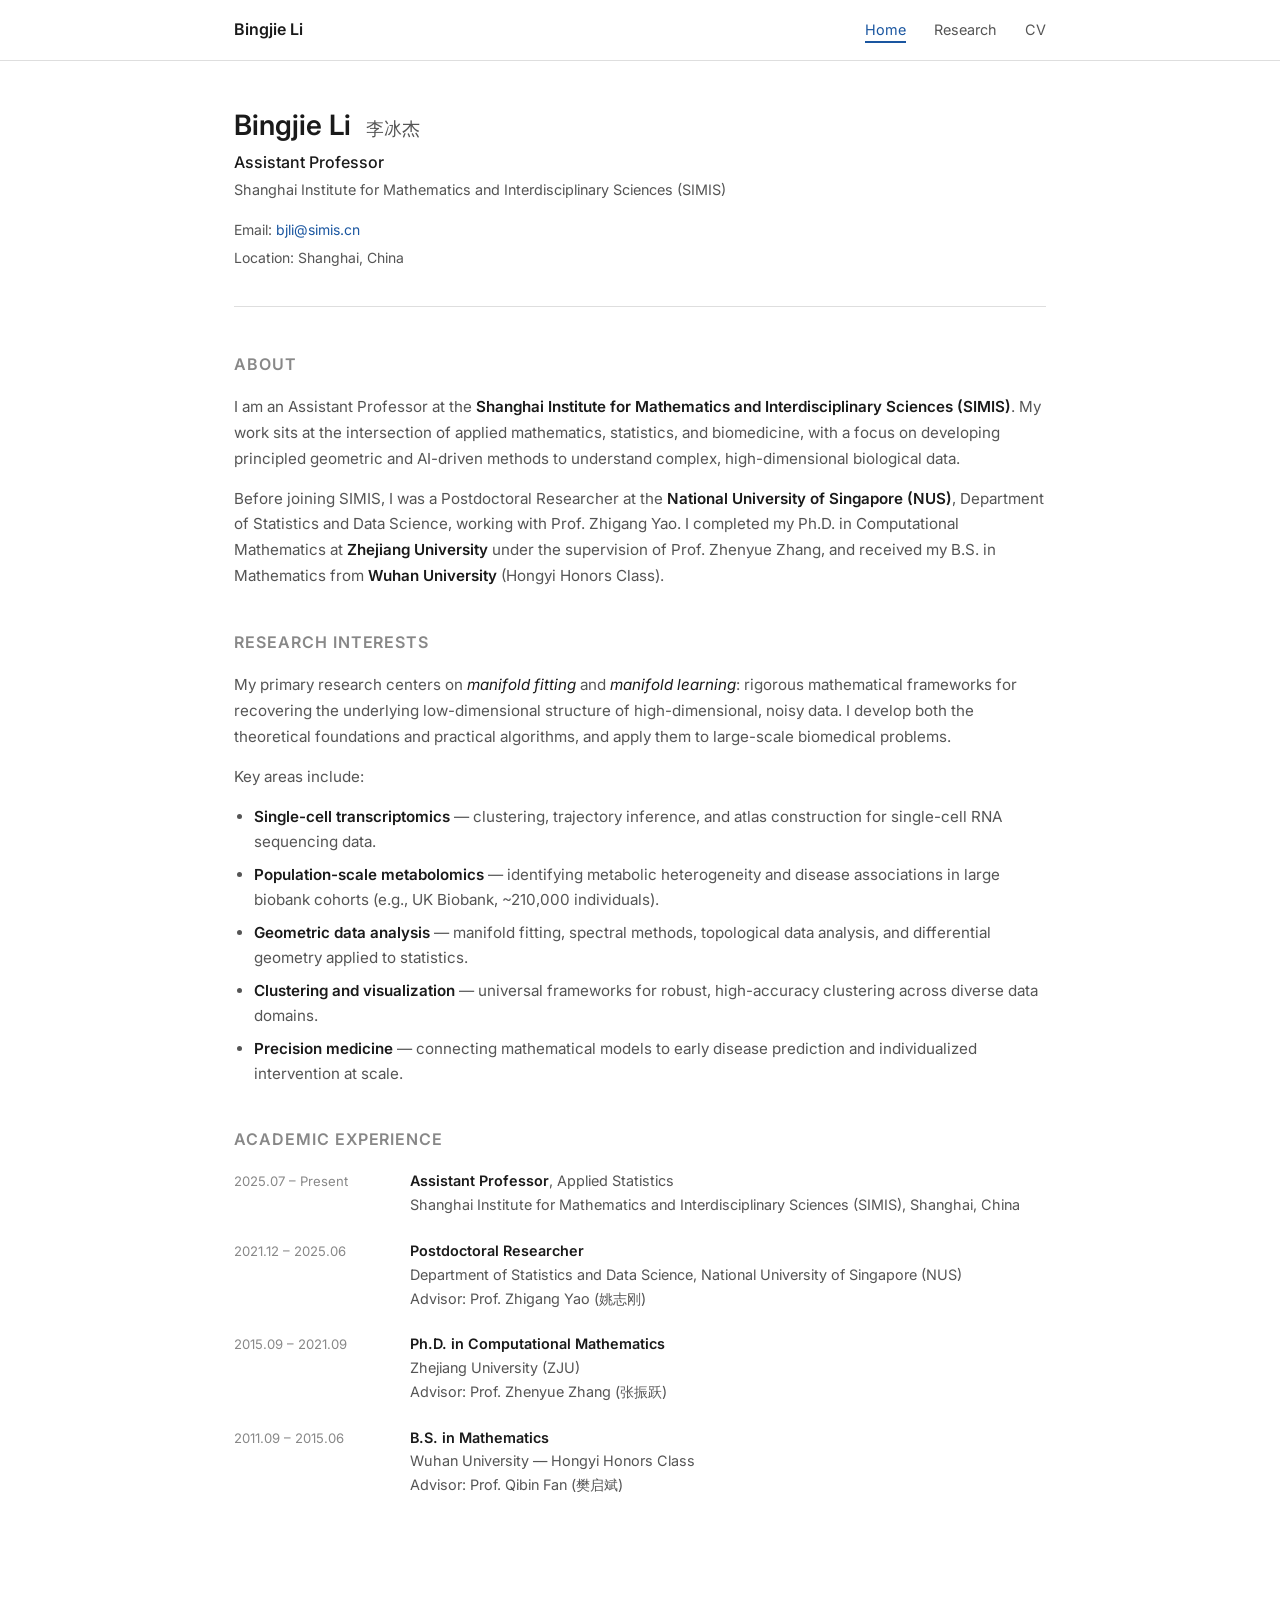
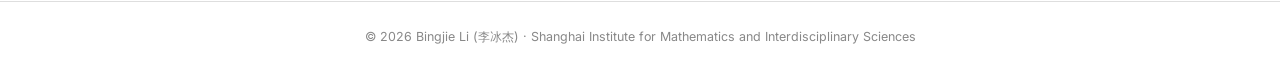
==== commit f6adacd0: "Redesign homepage and update publications list - Remove photo placeholder; replace with clean text-o" ====
--- a/index.html
+++ b/index.html
@@ -29,43 +29,90 @@
     <div class="container">
 
       <!-- Profile -->
-      <div class="profile-layout">
-        <div class="photo-placeholder">
-          <svg viewBox="0 0 100 100" fill="none" xmlns="http://www.w3.org/2000/svg">
-            <circle cx="50" cy="38" r="22" stroke="#bbb" stroke-width="1.5"/>
-            <path d="M10 90c0-22.1 17.9-40 40-40s40 17.9 40 40" stroke="#bbb" stroke-width="1.5" stroke-linecap="round"/>
-          </svg>
-        </div>
-        <div class="profile-info">
-          <h1>Bingjie Li <span class="name-zh">李冰杰</span></h1>
-          <p class="profile-title">Assistant Professor</p>
-          <p class="profile-institution">Shanghai Institute for Mathematics and Interdisciplinary Sciences (SIMIS)</p>
-          <div class="profile-contact">
-            <span>Email: <a href="mailto:bjli@simis.cn">bjli@simis.cn</a></span>
-            <span>Location: Shanghai, China</span>
-          </div>
+      <div class="profile-header">
+        <h1>Bingjie Li <span class="name-zh">李冰杰</span></h1>
+        <p class="profile-title">Assistant Professor</p>
+        <p class="profile-institution">Shanghai Institute for Mathematics and Interdisciplinary Sciences (SIMIS)</p>
+        <div class="profile-contact">
+          <span>Email: <a href="mailto:bjli@simis.cn">bjli@simis.cn</a></span>
+          <span>Location: Shanghai, China</span>
         </div>
       </div>
 
-      <!-- Bio -->
+      <!-- About -->
       <div class="bio-section">
         <h2>About</h2>
         <p>
-          I am an Assistant Professor at the <strong>Shanghai Institute for Mathematics and Interdisciplinary Sciences (SIMIS)</strong>,
-          specializing in biomedical data science at the intersection of applied mathematics and medicine.
+          I am an Assistant Professor at the <strong>Shanghai Institute for Mathematics and Interdisciplinary Sciences (SIMIS)</strong>.
+          My work sits at the intersection of applied mathematics, statistics, and biomedicine,
+          with a focus on developing principled geometric and AI-driven methods to understand complex, high-dimensional biological data.
         </p>
         <p>
-          My research focuses on developing geometric and AI-driven frameworks — particularly
-          <em>manifold fitting</em> and <em>manifold learning</em> — to analyze high-dimensional, noisy biomedical data
-          such as single-cell sequencing, metabolomics, and genomics.
+          Before joining SIMIS, I was a Postdoctoral Researcher at the
+          <strong>National University of Singapore (NUS)</strong>, Department of Statistics and Data Science,
+          working with Prof. Zhigang Yao. I completed my Ph.D. in Computational Mathematics at
+          <strong>Zhejiang University</strong> under the supervision of Prof. Zhenyue Zhang,
+          and received my B.S. in Mathematics from <strong>Wuhan University</strong> (Hongyi Honors Class).
         </p>
+      </div>
+
+      <!-- Research Interests -->
+      <div class="bio-section">
+        <h2>Research Interests</h2>
         <p>
-          I have published first-author and co-first-author work in top venues including
-          <strong>PNAS</strong> and <strong>Nature Communications</strong>, with methods recognized internationally
-          for advancing single-cell analysis, population-scale metabolomics, and robust clustering.
-          My long-term goal is to bridge rigorous mathematical theory and real-world precision medicine,
-          enabling early disease prediction and individualized intervention at scale.
+          My primary research centers on <em>manifold fitting</em> and <em>manifold learning</em>:
+          rigorous mathematical frameworks for recovering the underlying low-dimensional structure
+          of high-dimensional, noisy data. I develop both the theoretical foundations and practical algorithms,
+          and apply them to large-scale biomedical problems.
         </p>
+        <p>Key areas include:</p>
+        <ul class="interest-list">
+          <li><strong>Single-cell transcriptomics</strong> — clustering, trajectory inference, and atlas construction for single-cell RNA sequencing data.</li>
+          <li><strong>Population-scale metabolomics</strong> — identifying metabolic heterogeneity and disease associations in large biobank cohorts (e.g., UK Biobank, ~210,000 individuals).</li>
+          <li><strong>Geometric data analysis</strong> — manifold fitting, spectral methods, topological data analysis, and differential geometry applied to statistics.</li>
+          <li><strong>Clustering and visualization</strong> — universal frameworks for robust, high-accuracy clustering across diverse data domains.</li>
+          <li><strong>Precision medicine</strong> — connecting mathematical models to early disease prediction and individualized intervention at scale.</li>
+        </ul>
+      </div>
+
+      <!-- Academic Experience -->
+      <div class="bio-section">
+        <h2>Academic Experience</h2>
+
+        <div class="exp-item">
+          <div class="exp-date">2025.07 &ndash; Present</div>
+          <div class="exp-detail">
+            <strong>Assistant Professor</strong>, Applied Statistics<br>
+            Shanghai Institute for Mathematics and Interdisciplinary Sciences (SIMIS), Shanghai, China
+          </div>
+        </div>
+
+        <div class="exp-item">
+          <div class="exp-date">2021.12 &ndash; 2025.06</div>
+          <div class="exp-detail">
+            <strong>Postdoctoral Researcher</strong><br>
+            Department of Statistics and Data Science, National University of Singapore (NUS)<br>
+            Advisor: Prof. Zhigang Yao (姚志刚)
+          </div>
+        </div>
+
+        <div class="exp-item">
+          <div class="exp-date">2015.09 &ndash; 2021.09</div>
+          <div class="exp-detail">
+            <strong>Ph.D. in Computational Mathematics</strong><br>
+            Zhejiang University (ZJU)<br>
+            Advisor: Prof. Zhenyue Zhang (张振跃)
+          </div>
+        </div>
+
+        <div class="exp-item">
+          <div class="exp-date">2011.09 &ndash; 2015.06</div>
+          <div class="exp-detail">
+            <strong>B.S. in Mathematics</strong><br>
+            Wuhan University &mdash; Hongyi Honors Class<br>
+            Advisor: Prof. Qibin Fan (樊启斌)
+          </div>
+        </div>
       </div>
 
     </div>
--- a/styles.css
+++ b/styles.css
@@ -113,37 +113,20 @@
 }
 
 /* ============================================================
-   HOME — PROFILE
-   ============================================================ */
-.profile-layout {
-  display: grid;
-  grid-template-columns: 180px 1fr;
-  gap: 36px;
-  align-items: start;
+   HOME — PROFILE HEADER
+   ============================================================ */
+.profile-header {
   margin-bottom: 44px;
   padding-bottom: 36px;
   border-bottom: 1px solid var(--border);
 }
 
-.photo-placeholder {
-  width: 160px;
-  height: 200px;
-  background: var(--bg-alt);
-  border: 1px solid var(--border);
-  display: flex;
-  align-items: center;
-  justify-content: center;
-}
-.photo-placeholder svg {
-  width: 72px;
-  height: 72px;
-}
-
-.profile-info h1 {
+.profile-header h1 {
   font-size: 1.75rem;
   font-weight: 600;
   line-height: 1.2;
   margin-bottom: 6px;
+  color: var(--text);
 }
 
 .name-zh {
@@ -202,6 +185,52 @@
 
 .bio-section p strong { color: var(--text); font-weight: 600; }
 .bio-section p em    { color: var(--text); font-style: italic; }
+
+/* ============================================================
+   HOME — INTEREST LIST & EXPERIENCE
+   ============================================================ */
+.interest-list {
+  list-style: disc;
+  padding-left: 20px;
+  margin-top: 8px;
+}
+
+.interest-list li {
+  font-size: 0.95rem;
+  color: var(--text-muted);
+  margin-bottom: 8px;
+  line-height: 1.65;
+}
+
+.interest-list li strong {
+  color: var(--text);
+  font-weight: 600;
+}
+
+.exp-item {
+  display: grid;
+  grid-template-columns: 160px 1fr;
+  gap: 16px;
+  margin-bottom: 22px;
+  font-size: 0.9rem;
+}
+
+.exp-date {
+  color: var(--text-light);
+  font-size: 0.82rem;
+  padding-top: 2px;
+  line-height: 1.6;
+}
+
+.exp-detail {
+  color: var(--text-muted);
+  line-height: 1.65;
+}
+
+.exp-detail strong {
+  color: var(--text);
+  font-weight: 600;
+}
 
 /* ============================================================
    PAGE HEADER (used in sub-pages)
@@ -400,14 +429,9 @@
     gap: 16px;
   }
 
-  .profile-layout {
+  .exp-item {
     grid-template-columns: 1fr;
-    gap: 24px;
-  }
-
-  .photo-placeholder {
-    width: 120px;
-    height: 150px;
+    gap: 2px;
   }
 
   .cv-item {
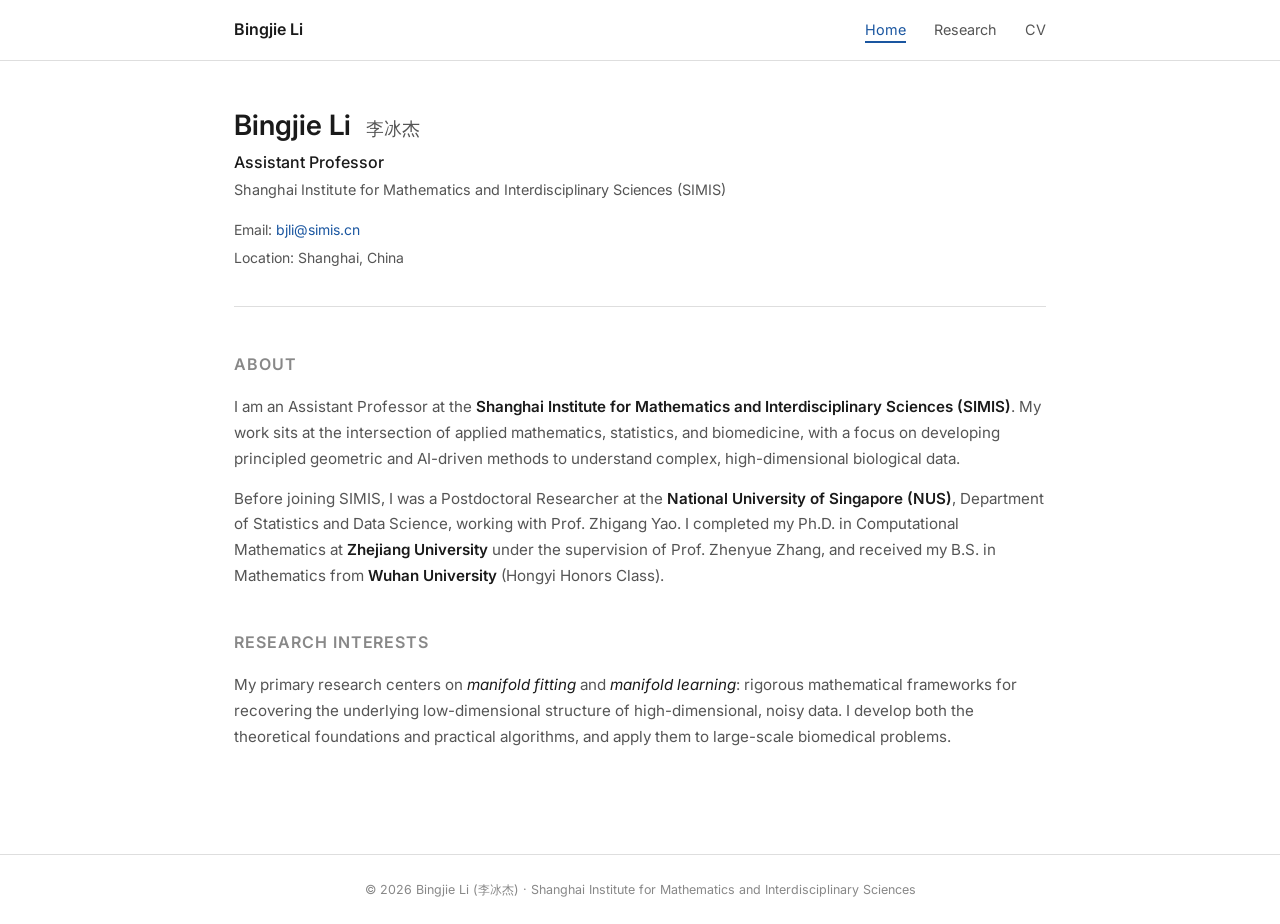
==== commit 7efcbc9e: "Remove research interest bullets and academic experience section from homepage" ====
--- a/index.html
+++ b/index.html
@@ -65,54 +65,6 @@
           of high-dimensional, noisy data. I develop both the theoretical foundations and practical algorithms,
           and apply them to large-scale biomedical problems.
         </p>
-        <p>Key areas include:</p>
-        <ul class="interest-list">
-          <li><strong>Single-cell transcriptomics</strong> — clustering, trajectory inference, and atlas construction for single-cell RNA sequencing data.</li>
-          <li><strong>Population-scale metabolomics</strong> — identifying metabolic heterogeneity and disease associations in large biobank cohorts (e.g., UK Biobank, ~210,000 individuals).</li>
-          <li><strong>Geometric data analysis</strong> — manifold fitting, spectral methods, topological data analysis, and differential geometry applied to statistics.</li>
-          <li><strong>Clustering and visualization</strong> — universal frameworks for robust, high-accuracy clustering across diverse data domains.</li>
-          <li><strong>Precision medicine</strong> — connecting mathematical models to early disease prediction and individualized intervention at scale.</li>
-        </ul>
-      </div>
-
-      <!-- Academic Experience -->
-      <div class="bio-section">
-        <h2>Academic Experience</h2>
-
-        <div class="exp-item">
-          <div class="exp-date">2025.07 &ndash; Present</div>
-          <div class="exp-detail">
-            <strong>Assistant Professor</strong>, Applied Statistics<br>
-            Shanghai Institute for Mathematics and Interdisciplinary Sciences (SIMIS), Shanghai, China
-          </div>
-        </div>
-
-        <div class="exp-item">
-          <div class="exp-date">2021.12 &ndash; 2025.06</div>
-          <div class="exp-detail">
-            <strong>Postdoctoral Researcher</strong><br>
-            Department of Statistics and Data Science, National University of Singapore (NUS)<br>
-            Advisor: Prof. Zhigang Yao (姚志刚)
-          </div>
-        </div>
-
-        <div class="exp-item">
-          <div class="exp-date">2015.09 &ndash; 2021.09</div>
-          <div class="exp-detail">
-            <strong>Ph.D. in Computational Mathematics</strong><br>
-            Zhejiang University (ZJU)<br>
-            Advisor: Prof. Zhenyue Zhang (张振跃)
-          </div>
-        </div>
-
-        <div class="exp-item">
-          <div class="exp-date">2011.09 &ndash; 2015.06</div>
-          <div class="exp-detail">
-            <strong>B.S. in Mathematics</strong><br>
-            Wuhan University &mdash; Hongyi Honors Class<br>
-            Advisor: Prof. Qibin Fan (樊启斌)
-          </div>
-        </div>
       </div>
 
     </div>
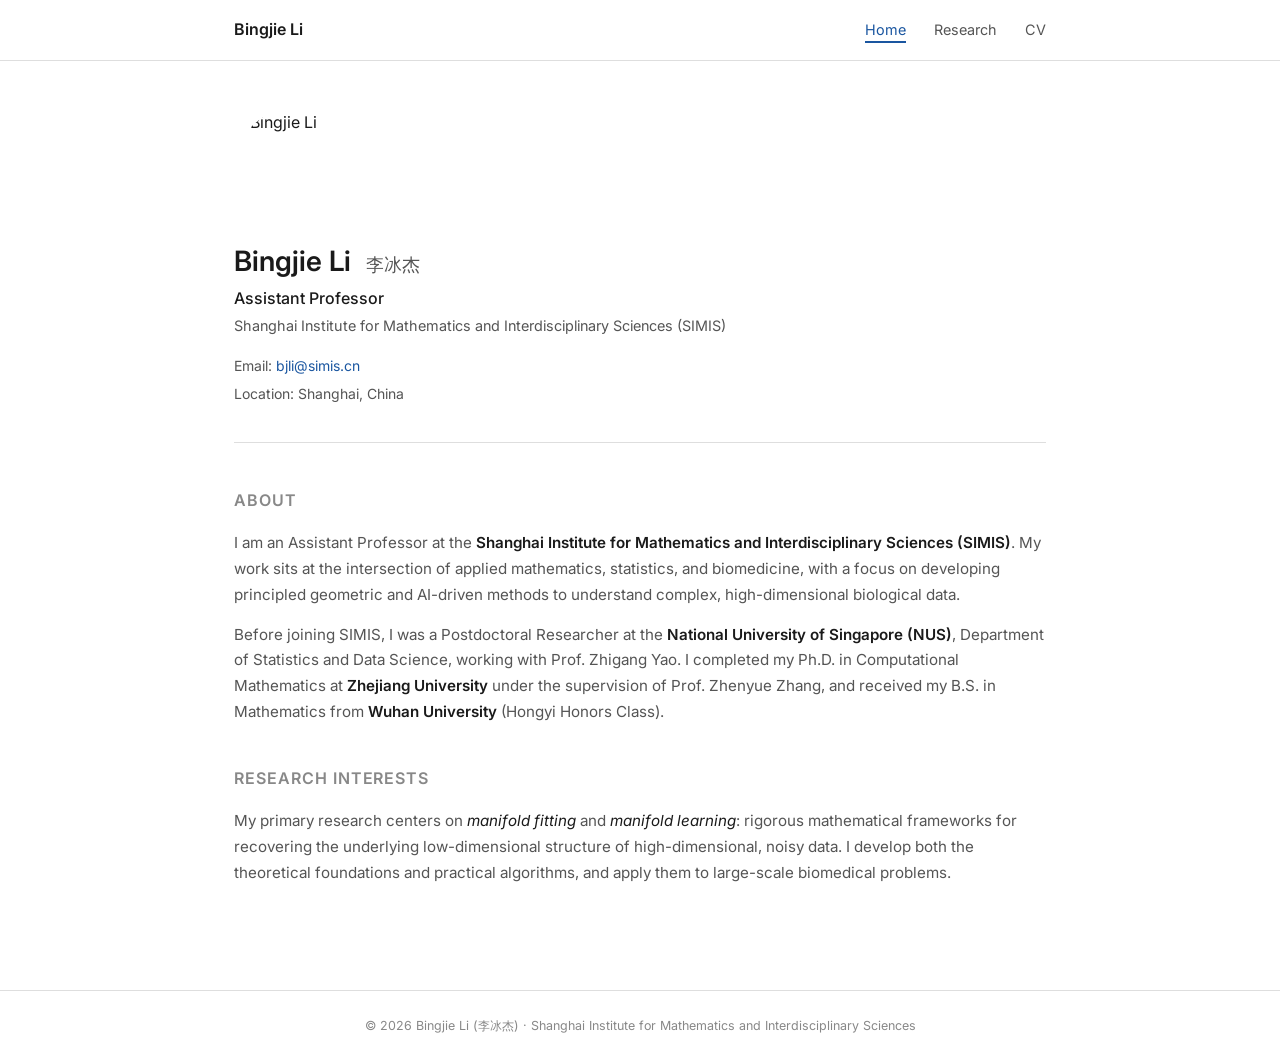
==== commit f1649e41: "Merge pull request #6 from bjli1992/claude/review-personal-webpage-tUvKy Add profile photo to homepa" ====
--- a/index.html
+++ b/index.html
@@ -30,6 +30,7 @@
 
       <!-- Profile -->
       <div class="profile-header">
+        <img src="Photos.jpg" alt="Bingjie Li" class="profile-photo" />
         <h1>Bingjie Li <span class="name-zh">李冰杰</span></h1>
         <p class="profile-title">Assistant Professor</p>
         <p class="profile-institution">Shanghai Institute for Mathematics and Interdisciplinary Sciences (SIMIS)</p>
--- a/styles.css
+++ b/styles.css
@@ -121,6 +121,15 @@
   border-bottom: 1px solid var(--border);
 }
 
+.profile-photo {
+  width: 120px;
+  height: 120px;
+  object-fit: cover;
+  border-radius: 50%;
+  display: block;
+  margin-bottom: 16px;
+}
+
 .profile-header h1 {
   font-size: 1.75rem;
   font-weight: 600;
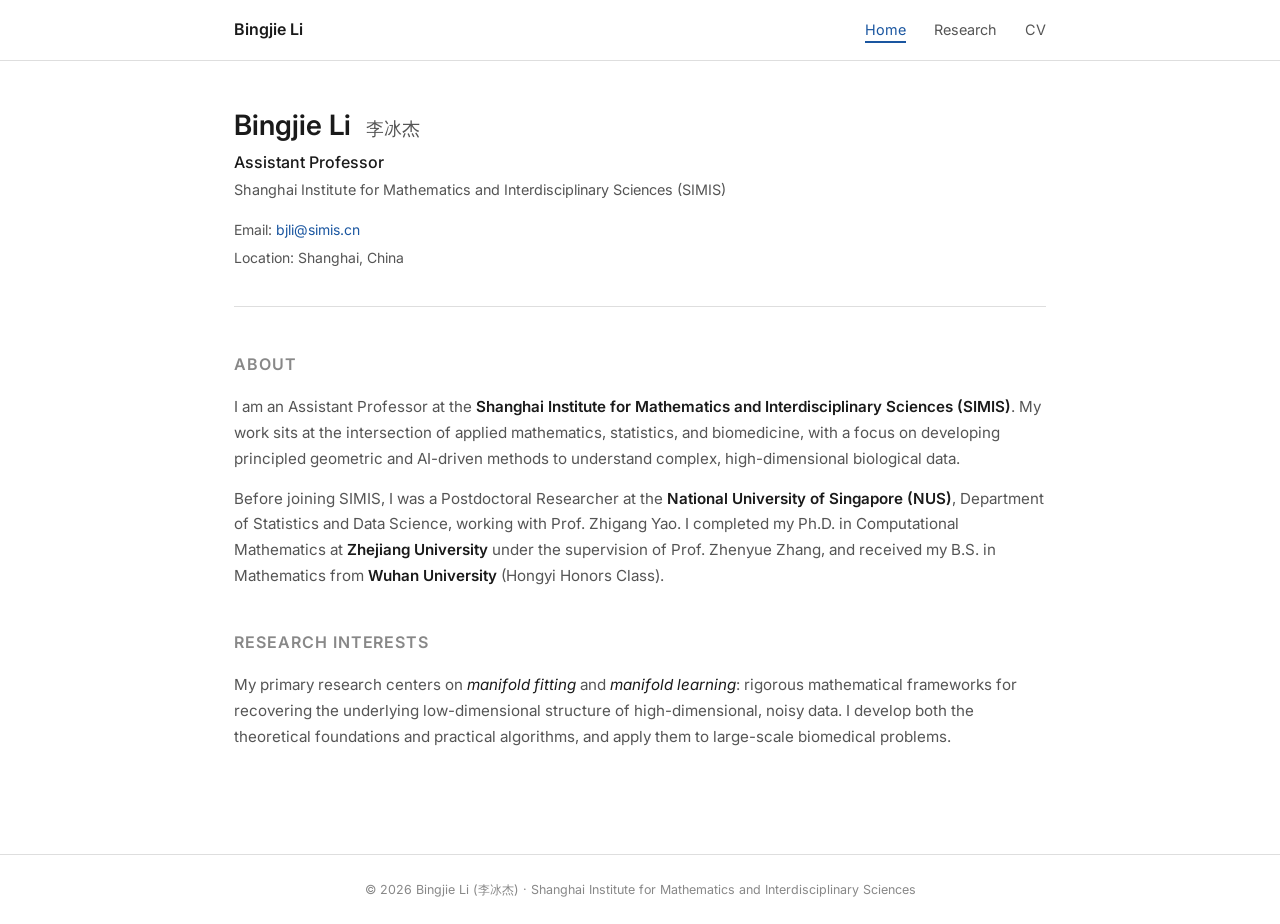
==== commit 6e539aca: "Remove profile photo" ====
--- a/index.html
+++ b/index.html
@@ -30,7 +30,6 @@
 
       <!-- Profile -->
       <div class="profile-header">
-        <img src="Photos.jpg" alt="Bingjie Li" class="profile-photo" />
         <h1>Bingjie Li <span class="name-zh">李冰杰</span></h1>
         <p class="profile-title">Assistant Professor</p>
         <p class="profile-institution">Shanghai Institute for Mathematics and Interdisciplinary Sciences (SIMIS)</p>
--- a/styles.css
+++ b/styles.css
@@ -121,14 +121,6 @@
   border-bottom: 1px solid var(--border);
 }
 
-.profile-photo {
-  width: 120px;
-  height: 120px;
-  object-fit: cover;
-  border-radius: 50%;
-  display: block;
-  margin-bottom: 16px;
-}
 
 .profile-header h1 {
   font-size: 1.75rem;
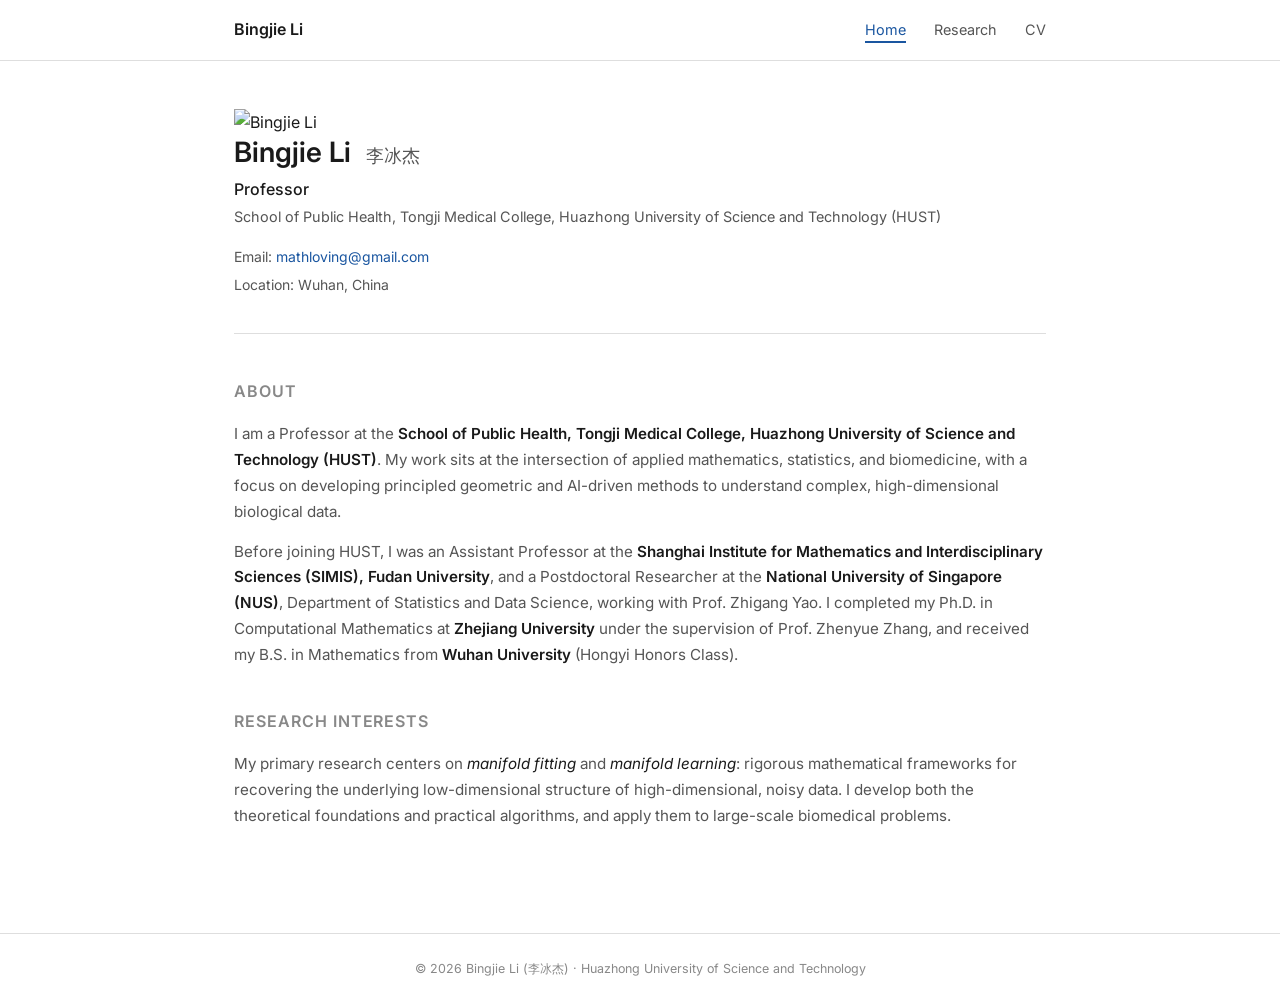
==== commit 4e8ab216: "Update index.html" ====
--- a/index.html
+++ b/index.html
@@ -3,8 +3,8 @@
 <head>
   <meta charset="UTF-8" />
   <meta name="viewport" content="width=device-width, initial-scale=1.0" />
-  <meta name="description" content="Bingjie Li, Assistant Professor at SIMIS Shanghai, specializing in geometric AI and biomedical data science." />
-  <title>Bingjie Li | SIMIS</title>
+  <meta name="description" content="Bingjie Li, Professor at Tongji Medical College, Huazhong University of Science and Technology, specializing in geometric AI and biomedical data science." />
+  <title>Bingjie Li | HUST</title>
   <link rel="stylesheet" href="styles.css" />
   <link rel="preconnect" href="https://fonts.googleapis.com" />
   <link href="https://fonts.googleapis.com/css2?family=Inter:wght@300;400;500;600&display=swap" rel="stylesheet" />
@@ -30,12 +30,13 @@
 
       <!-- Profile -->
       <div class="profile-header">
+        <img src="Photos.jpg" alt="Bingjie Li" class="profile-photo" />
         <h1>Bingjie Li <span class="name-zh">李冰杰</span></h1>
-        <p class="profile-title">Assistant Professor</p>
-        <p class="profile-institution">Shanghai Institute for Mathematics and Interdisciplinary Sciences (SIMIS)</p>
+        <p class="profile-title">Professor</p>
+        <p class="profile-institution">School of Public Health, Tongji Medical College, Huazhong University of Science and Technology (HUST)</p>
         <div class="profile-contact">
-          <span>Email: <a href="mailto:bjli@simis.cn">bjli@simis.cn</a></span>
-          <span>Location: Shanghai, China</span>
+          <span>Email: <a href="mailto:mathloving@gmail.com">mathloving@gmail.com</a></span>
+          <span>Location: Wuhan, China</span>
         </div>
       </div>
 
@@ -43,12 +44,14 @@
       <div class="bio-section">
         <h2>About</h2>
         <p>
-          I am an Assistant Professor at the <strong>Shanghai Institute for Mathematics and Interdisciplinary Sciences (SIMIS)</strong>.
+          I am a Professor at the <strong>School of Public Health, Tongji Medical College, Huazhong University of Science and Technology (HUST)</strong>.
           My work sits at the intersection of applied mathematics, statistics, and biomedicine,
           with a focus on developing principled geometric and AI-driven methods to understand complex, high-dimensional biological data.
         </p>
         <p>
-          Before joining SIMIS, I was a Postdoctoral Researcher at the
+          Before joining HUST, I was an Assistant Professor at the
+          <strong>Shanghai Institute for Mathematics and Interdisciplinary Sciences (SIMIS), Fudan University</strong>,
+          and a Postdoctoral Researcher at the
           <strong>National University of Singapore (NUS)</strong>, Department of Statistics and Data Science,
           working with Prof. Zhigang Yao. I completed my Ph.D. in Computational Mathematics at
           <strong>Zhejiang University</strong> under the supervision of Prof. Zhenyue Zhang,
@@ -71,7 +74,7 @@
   </main>
 
   <footer>
-    <p>&copy; 2026 Bingjie Li (李冰杰) &middot; Shanghai Institute for Mathematics and Interdisciplinary Sciences</p>
+    <p>&copy; 2026 Bingjie Li (李冰杰) &middot; Huazhong University of Science and Technology</p>
   </footer>
 
   <script src="script.js"></script>
